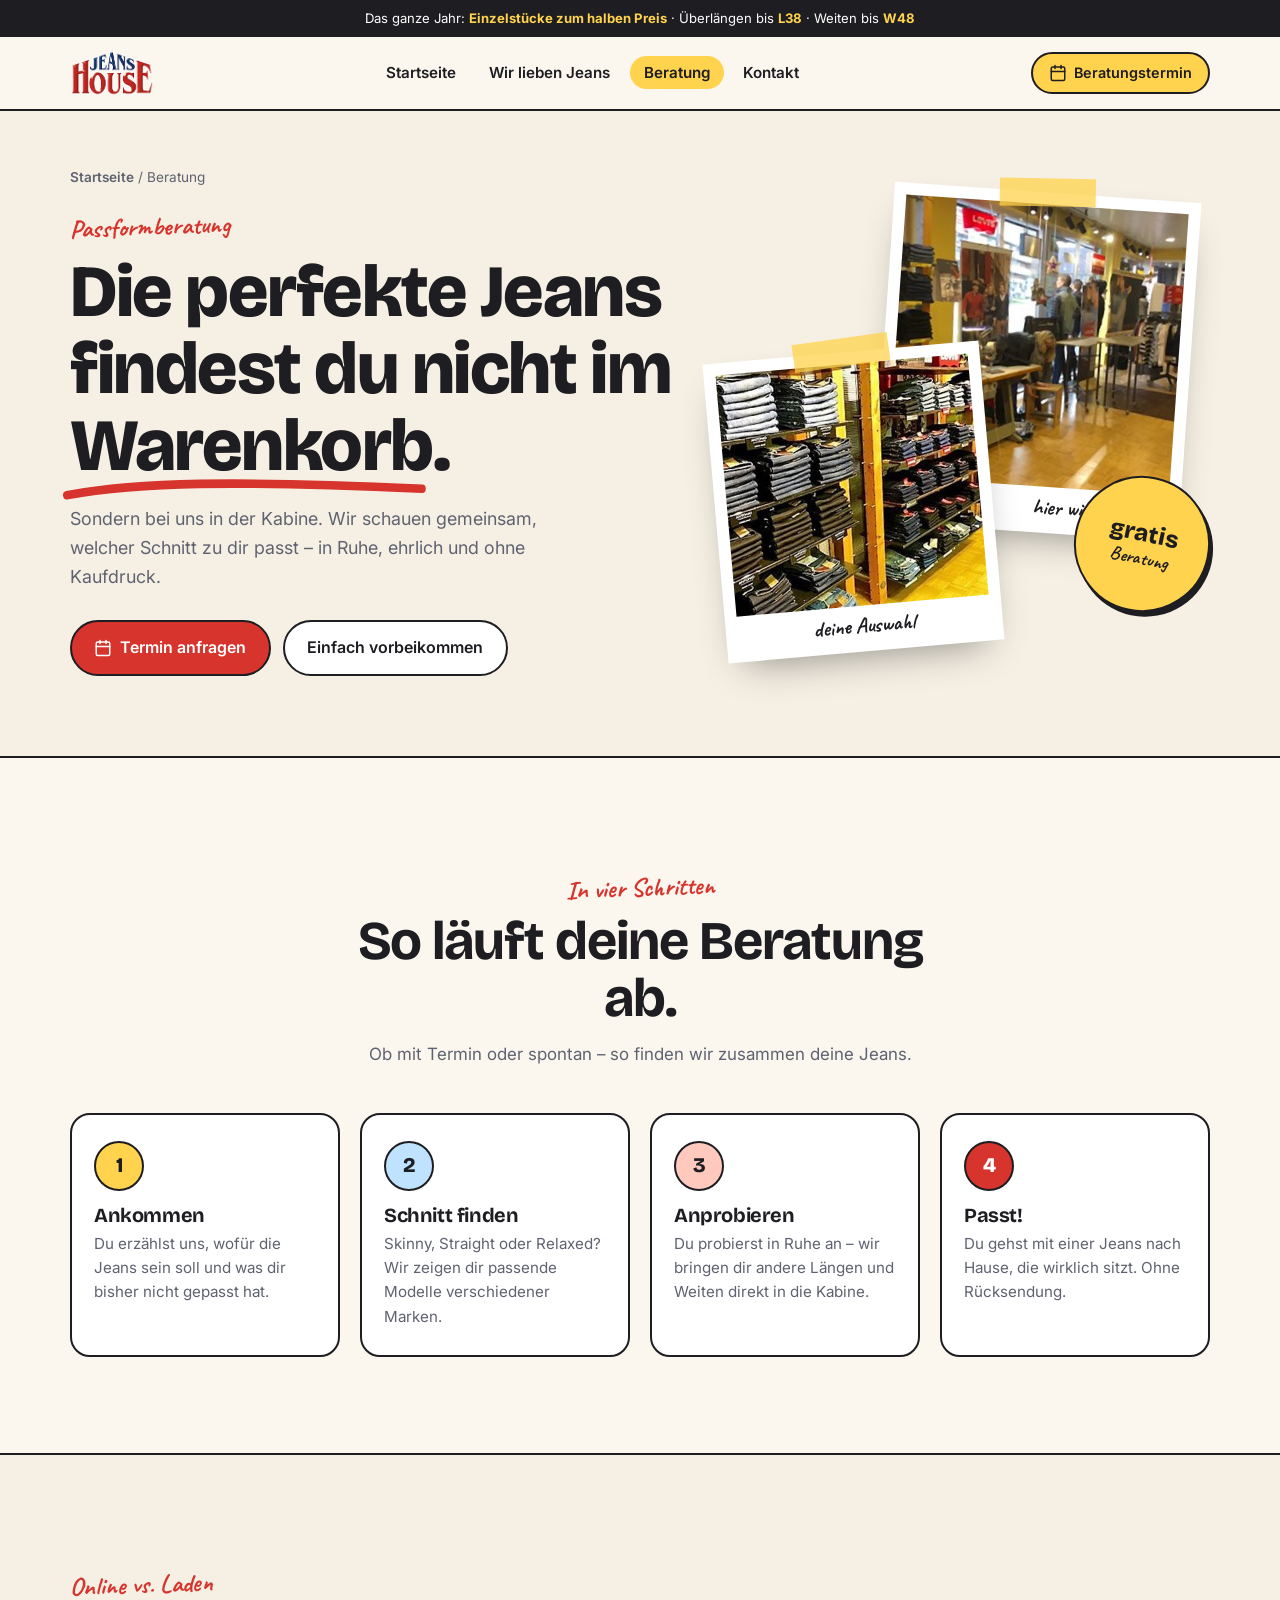
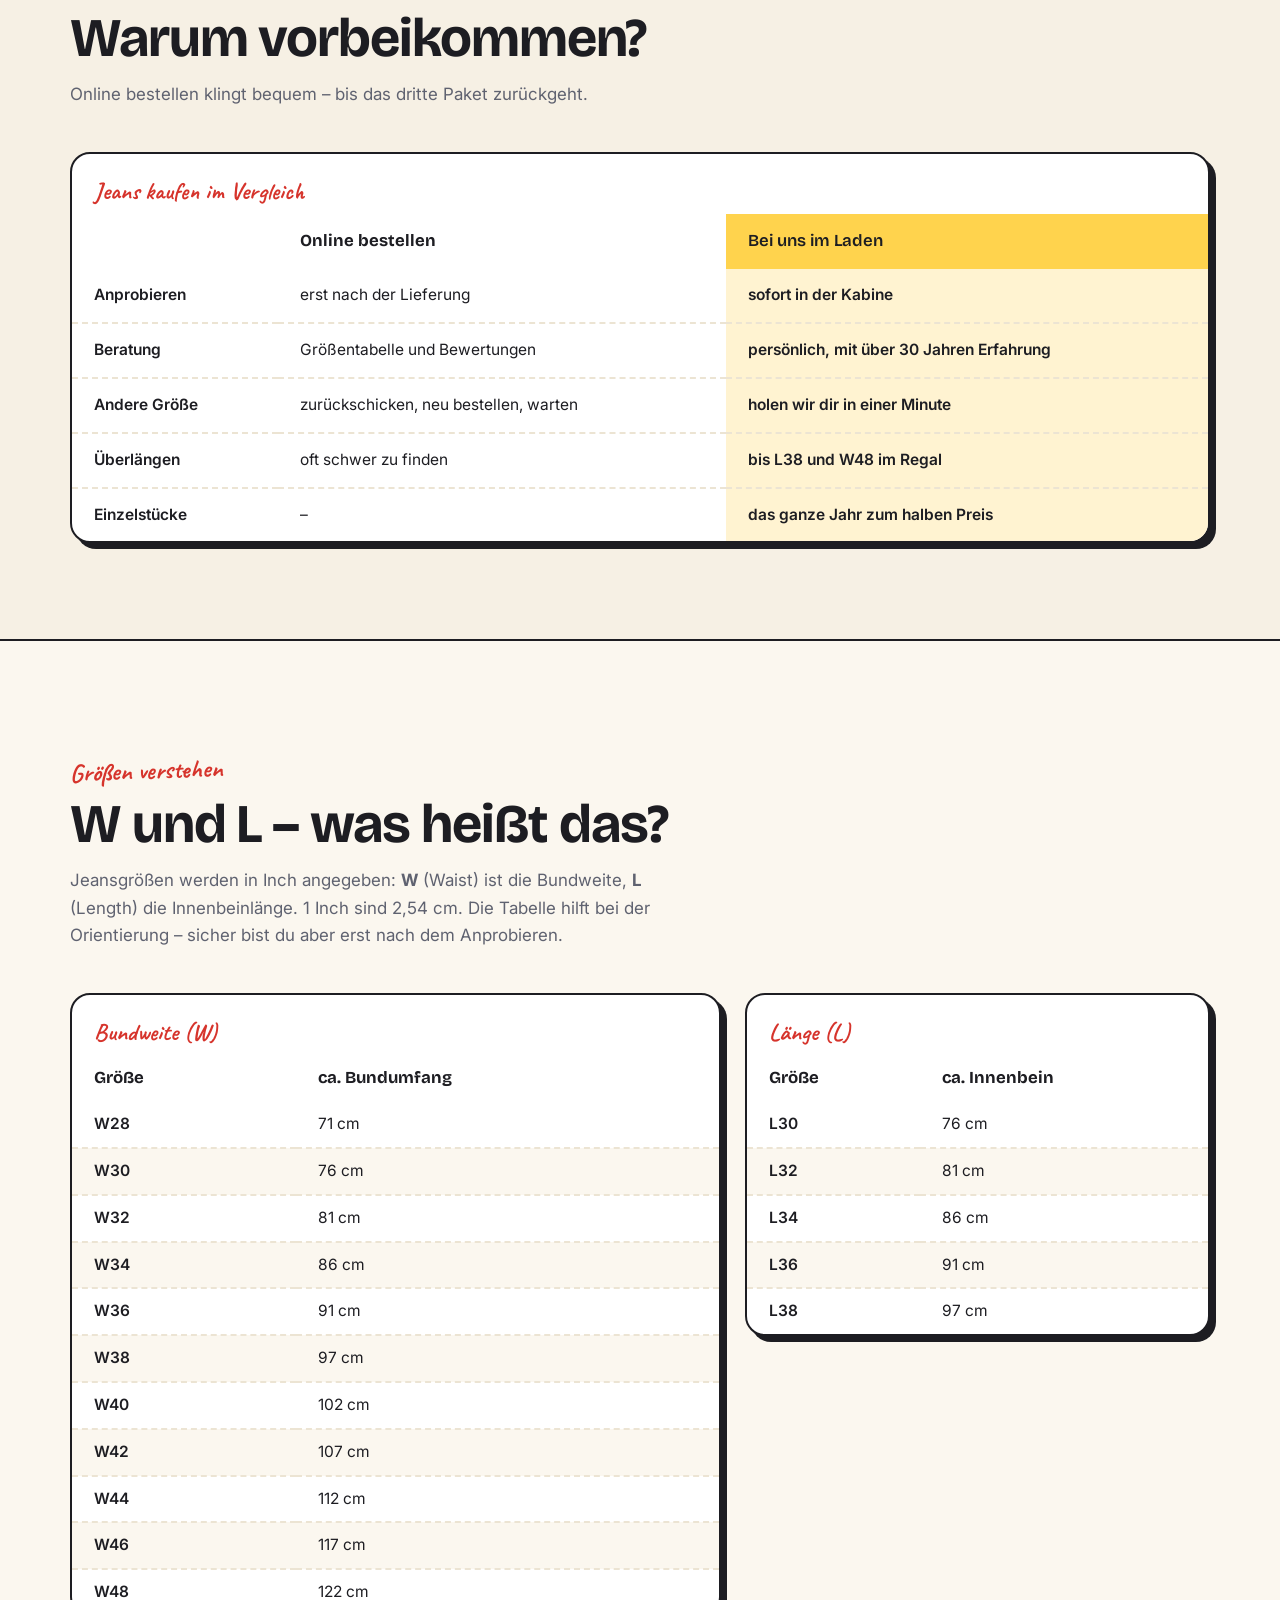
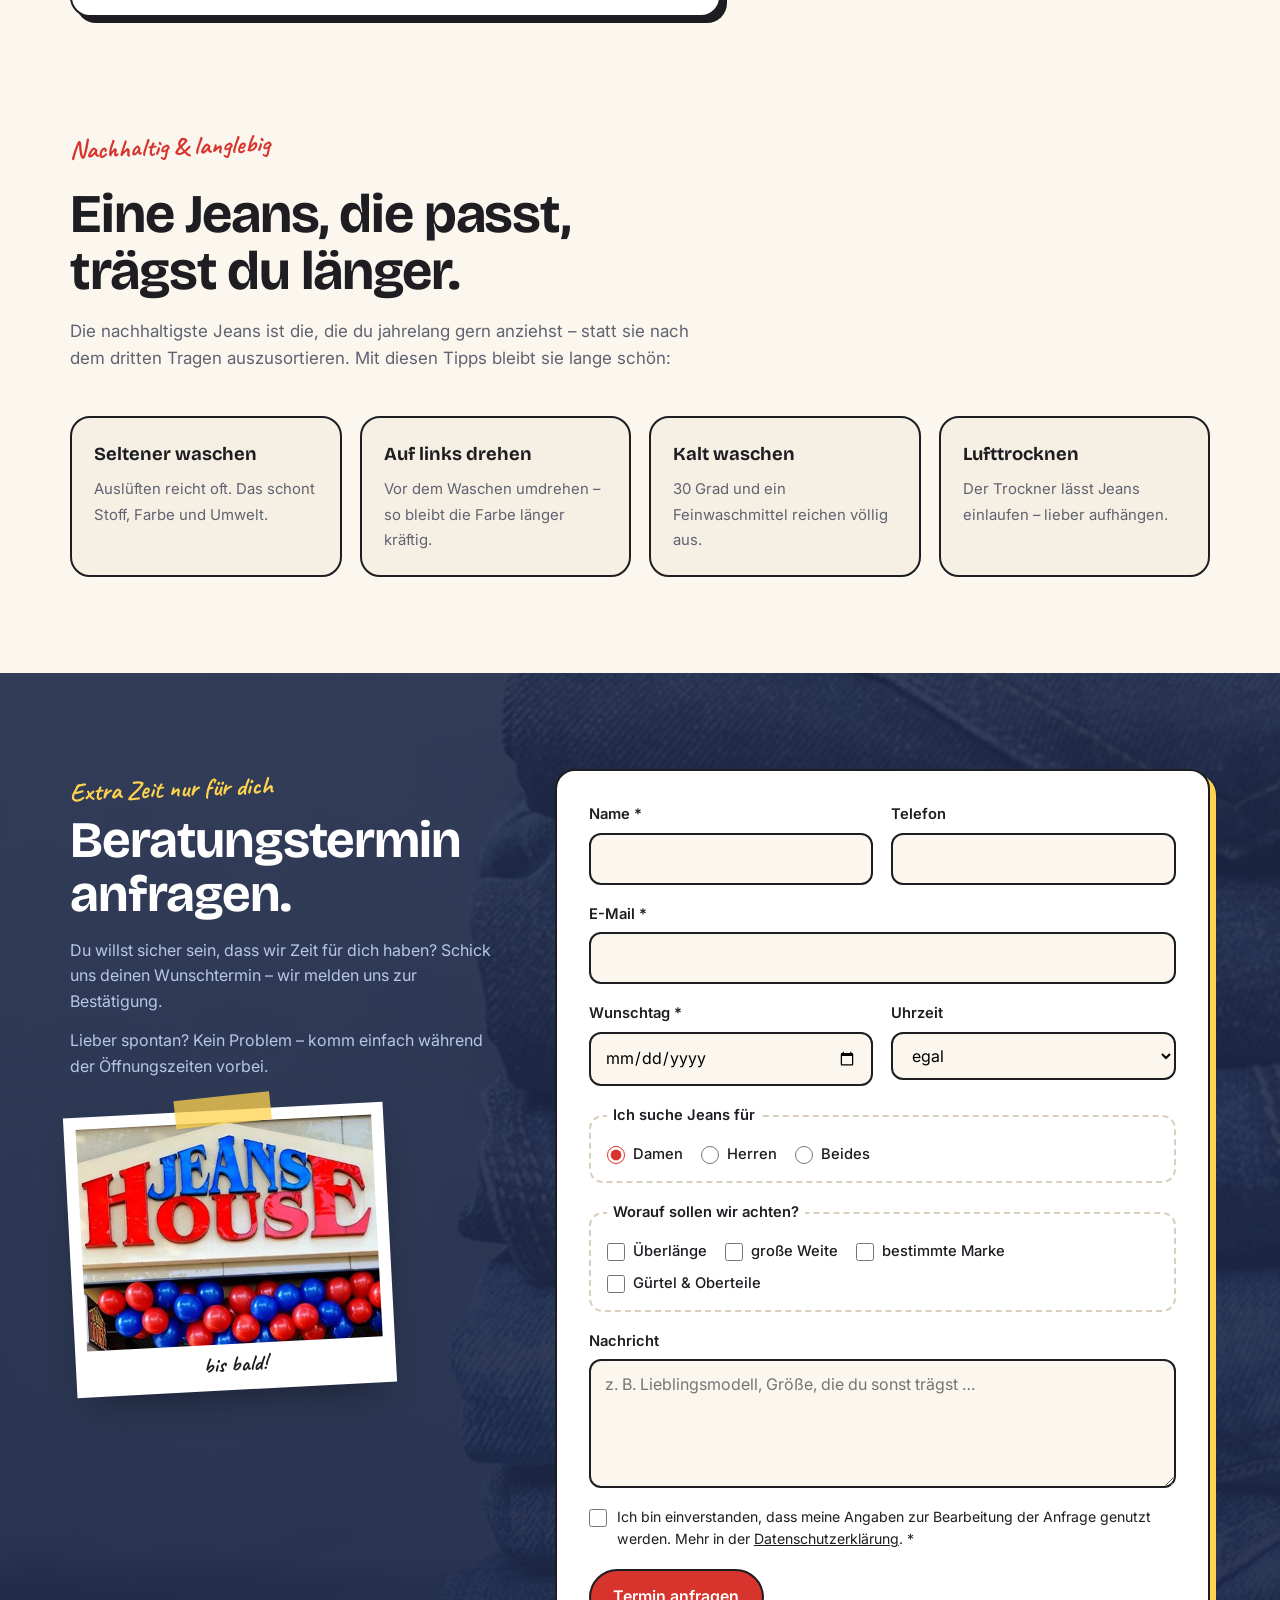
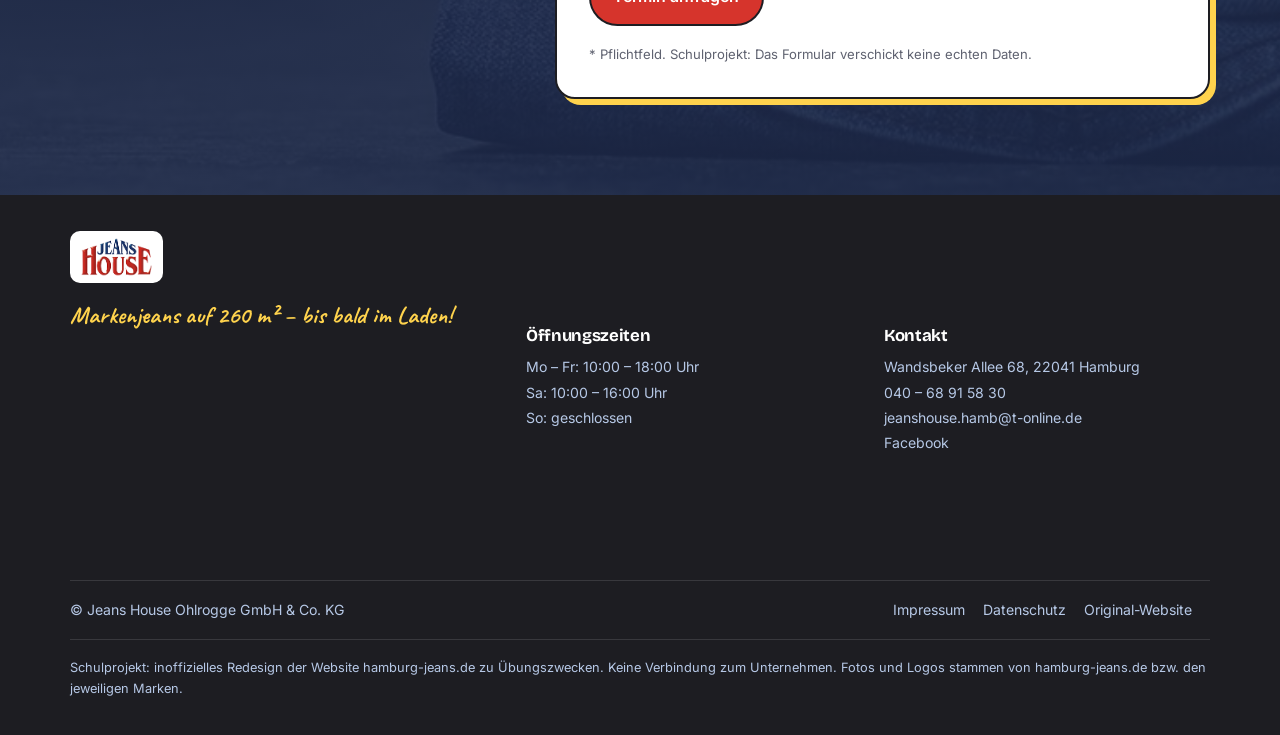
==== beratung.html @ 326e83bf "Add files via upload" ====
<!DOCTYPE html>
<html lang="de">
<head>
<meta charset="utf-8">
<meta name="viewport" content="width=device-width, initial-scale=1">
<title>Beratung – Jeans House Hamburg</title>
<meta name="description" content="Persönliche Passformberatung bei Jeans House in Hamburg-Wandsbek: Ablauf, Größentabelle, Pflegetipps und Beratungstermin.">
<meta name="author" content="Schulprojekt – Redesign von hamburg-jeans.de">
<link rel="icon" href="img/favicon.png">
<link rel="preconnect" href="https://fonts.googleapis.com">
<link rel="preconnect" href="https://fonts.gstatic.com" crossorigin>
<link href="https://fonts.googleapis.com/css2?family=Bricolage+Grotesque:opsz,wght@12..96,600;12..96,800&amp;family=Caveat:wght@600;700&amp;family=Inter:wght@400;500;600&amp;display=swap" rel="stylesheet">
<link rel="stylesheet" href="style.css">
</head>
<body>

<p class="topbar">Das ganze Jahr: <b>Einzelstücke zum halben Preis</b> · Überlängen bis <b>L38</b> · Weiten bis <b>W48</b></p>

<header>
  <nav class="wrap nav" aria-label="Hauptnavigation">
    <a href="index.html" class="logo"><img src="img/logo.png" alt="Jeans House – zur Startseite" width="84" height="46"></a>
    <button class="menu-btn" type="button" aria-label="Menü öffnen" aria-expanded="false" aria-controls="menu"><svg viewBox="0 0 24 24" fill="none" stroke="currentColor" stroke-width="2.4" stroke-linecap="round" aria-hidden="true"><path d="M4 7h16M4 12h16M4 17h16"/></svg></button>
    <ul id="menu">
      <li><a href="index.html">Startseite</a></li>
      <li><a href="wir-lieben-jeans.html">Wir lieben Jeans</a></li>
      <li><a href="beratung.html" aria-current="page">Beratung</a></li>
      <li><a href="kontakt.html">Kontakt</a></li>
    </ul>
    <a href="beratung.html#termin" class="btn btn-yellow"><svg viewBox="0 0 24 24" fill="none" stroke="currentColor" stroke-width="2" stroke-linecap="round" stroke-linejoin="round" aria-hidden="true"><rect x="3" y="4" width="18" height="18" rx="2"/><path d="M16 2v4M8 2v4M3 10h18"/></svg>Beratungstermin</a>
  </nav>
</header>

<main>
  <section class="page-hero">
    <div class="wrap hero-grid">
      <div>
        <p class="crumbs"><a href="index.html">Startseite</a> / Beratung</p>
        <p class="hand kicker">Passformberatung</p>
        <h1>Die perfekte Jeans findest du nicht im <span class="scribble">Warenkorb<svg viewBox="0 0 200 12" preserveAspectRatio="none" aria-hidden="true"><path d="M2 8c40-6 90-7 196-3" fill="none" stroke="currentColor" stroke-width="4" stroke-linecap="round"/></svg></span>.</h1>
        <p class="lead">Sondern bei uns in der Kabine. Wir schauen gemeinsam, welcher Schnitt zu dir passt – in Ruhe, ehrlich und ohne Kaufdruck.</p>
        <div class="hero-actions">
          <a href="#termin" class="btn btn-red"><svg viewBox="0 0 24 24" fill="none" stroke="currentColor" stroke-width="2" stroke-linecap="round" stroke-linejoin="round" aria-hidden="true"><rect x="3" y="4" width="18" height="18" rx="2"/><path d="M16 2v4M8 2v4M3 10h18"/></svg>Termin anfragen</a>
          <a href="kontakt.html" class="btn btn-light">Einfach vorbeikommen</a>
        </div>
      </div>
      <div class="collage">
        <figure class="polaroid p1"><img src="img/laden-innen.jpg" alt="Beratungstisch und Jeansregale im Laden"><figcaption>hier wird beraten</figcaption></figure>
        <figure class="polaroid p2"><img src="img/regale.jpg" alt="Regale voller Jeans"><figcaption>deine Auswahl</figcaption></figure>
        <p class="sticker size"><span>gratis<small>Beratung</small></span></p>
      </div>
    </div>
  </section>

  <section id="ablauf">
    <div class="wrap">
      <div class="section-head center">
        <p class="hand">In vier Schritten</p>
        <h2>So läuft deine Beratung ab.</h2>
        <p>Ob mit Termin oder spontan – so finden wir zusammen deine Jeans.</p>
      </div>
      <ol class="steps">
        <li><h3>Ankommen</h3><p>Du erzählst uns, wofür die Jeans sein soll und was dir bisher nicht gepasst hat.</p></li>
        <li><h3>Schnitt finden</h3><p>Skinny, Straight oder Relaxed? Wir zeigen dir passende Modelle verschiedener Marken.</p></li>
        <li><h3>Anprobieren</h3><p>Du probierst in Ruhe an – wir bringen dir andere Längen und Weiten direkt in die Kabine.</p></li>
        <li><h3>Passt!</h3><p>Du gehst mit einer Jeans nach Hause, die wirklich sitzt. Ohne Rücksendung.</p></li>
      </ol>
    </div>
  </section>

  <section class="wall" id="vergleich">
    <div class="wrap">
      <div class="section-head">
        <p class="hand">Online vs. Laden</p>
        <h2>Warum vorbeikommen?</h2>
        <p>Online bestellen klingt bequem – bis das dritte Paket zurückgeht.</p>
      </div>
      <div class="table-wrap">
        <table class="tbl">
          <caption>Jeans kaufen im Vergleich</caption>
          <thead>
            <tr><th scope="col">&nbsp;</th><th scope="col">Online bestellen</th><th scope="col" class="us">Bei uns im Laden</th></tr>
          </thead>
          <tbody>
            <tr><th scope="row">Anprobieren</th><td>erst nach der Lieferung</td><td class="us">sofort in der Kabine</td></tr>
            <tr><th scope="row">Beratung</th><td>Größentabelle und Bewertungen</td><td class="us">persönlich, mit über 30 Jahren Erfahrung</td></tr>
            <tr><th scope="row">Andere Größe</th><td>zurückschicken, neu bestellen, warten</td><td class="us">holen wir dir in einer Minute</td></tr>
            <tr><th scope="row">Überlängen</th><td>oft schwer zu finden</td><td class="us">bis L38 und W48 im Regal</td></tr>
            <tr><th scope="row">Einzelstücke</th><td>–</td><td class="us">das ganze Jahr zum halben Preis</td></tr>
          </tbody>
        </table>
      </div>
    </div>
  </section>

  <section id="groessen">
    <div class="wrap">
      <div class="section-head">
        <p class="hand">Größen verstehen</p>
        <h2>W und L – was heißt das?</h2>
        <p>Jeansgrößen werden in Inch angegeben: <strong>W</strong> (Waist) ist die Bundweite, <strong>L</strong> (Length) die Innenbeinlänge. 1 Inch sind 2,54 cm. Die Tabelle hilft bei der Orientierung – sicher bist du aber erst nach dem Anprobieren.</p>
      </div>
      <div class="size-tables">
        <div class="table-wrap">
          <table class="tbl">
            <caption>Bundweite (W)</caption>
            <thead><tr><th scope="col">Größe</th><th scope="col">ca. Bundumfang</th></tr></thead>
            <tbody>
              <tr><th scope="row">W28</th><td>71 cm</td></tr>
              <tr><th scope="row">W30</th><td>76 cm</td></tr>
              <tr><th scope="row">W32</th><td>81 cm</td></tr>
              <tr><th scope="row">W34</th><td>86 cm</td></tr>
              <tr><th scope="row">W36</th><td>91 cm</td></tr>
              <tr><th scope="row">W38</th><td>97 cm</td></tr>
              <tr><th scope="row">W40</th><td>102 cm</td></tr>
              <tr><th scope="row">W42</th><td>107 cm</td></tr>
              <tr><th scope="row">W44</th><td>112 cm</td></tr>
              <tr><th scope="row">W46</th><td>117 cm</td></tr>
              <tr><th scope="row">W48</th><td>122 cm</td></tr>
            </tbody>
          </table>
        </div>
        <div class="table-wrap">
          <table class="tbl">
            <caption>Länge (L)</caption>
            <thead><tr><th scope="col">Größe</th><th scope="col">ca. Innenbein</th></tr></thead>
            <tbody>
              <tr><th scope="row">L30</th><td>76 cm</td></tr>
              <tr><th scope="row">L32</th><td>81 cm</td></tr>
              <tr><th scope="row">L34</th><td>86 cm</td></tr>
              <tr><th scope="row">L36</th><td>91 cm</td></tr>
              <tr><th scope="row">L38</th><td>97 cm</td></tr>
            </tbody>
          </table>
        </div>
      </div>
    </div>
  </section>

  <section id="nachhaltigkeit" class="fit" style="padding-top:0">
    <div class="wrap">
      <div class="section-head">
        <p class="hand">Nachhaltig &amp; langlebig</p>
        <h2>Eine Jeans, die passt, trägst du länger.</h2>
        <p>Die nachhaltigste Jeans ist die, die du jahrelang gern anziehst – statt sie nach dem dritten Tragen auszusortieren. Mit diesen Tipps bleibt sie lange schön:</p>
      </div>
      <ul class="care">
        <li><strong>Seltener waschen</strong><span>Auslüften reicht oft. Das schont Stoff, Farbe und Umwelt.</span></li>
        <li><strong>Auf links drehen</strong><span>Vor dem Waschen umdrehen – so bleibt die Farbe länger kräftig.</span></li>
        <li><strong>Kalt waschen</strong><span>30 Grad und ein Feinwaschmittel reichen völlig aus.</span></li>
        <li><strong>Lufttrocknen</strong><span>Der Trockner lässt Jeans einlaufen – lieber aufhängen.</span></li>
      </ul>
    </div>
  </section>

  <section id="termin" class="visit">
    <div class="wrap form-grid">
      <div class="form-side">
        <p class="hand kicker">Extra Zeit nur für dich</p>
        <h2>Beratungstermin anfragen.</h2>
        <p style="color:var(--sky)">Du willst sicher sein, dass wir Zeit für dich haben? Schick uns deinen Wunschtermin – wir melden uns zur Bestätigung.</p>
        <p style="color:var(--sky)">Lieber spontan? Kein Problem – komm einfach während der Öffnungszeiten vorbei.</p>
        <figure class="polaroid"><img src="img/schild.jpg" alt="Jeans House Schild" loading="lazy"><figcaption>bis bald!</figcaption></figure>
      </div>
      <div class="form-card">
        <form action="danke.html" method="get">
          <div class="field">
            <label for="name">Name *</label>
            <input type="text" id="name" name="name" autocomplete="name" required>
          </div>
          <div class="field">
            <label for="telefon">Telefon</label>
            <input type="tel" id="telefon" name="telefon" autocomplete="tel">
          </div>
          <div class="field full">
            <label for="email">E-Mail *</label>
            <input type="email" id="email" name="email" autocomplete="email" required>
          </div>
          <div class="field">
            <label for="datum">Wunschtag *</label>
            <input type="date" id="datum" name="datum" required>
          </div>
          <div class="field">
            <label for="uhrzeit">Uhrzeit</label>
            <select id="uhrzeit" name="uhrzeit">
              <option>egal</option>
              <option>10 – 12 Uhr</option>
              <option>12 – 14 Uhr</option>
              <option>14 – 16 Uhr</option>
              <option>16 – 18 Uhr (nicht samstags)</option>
            </select>
          </div>
          <fieldset>
            <legend>Ich suche Jeans für</legend>
            <div class="options">
              <label><input type="radio" name="fuer" value="damen" checked> Damen</label>
              <label><input type="radio" name="fuer" value="herren"> Herren</label>
              <label><input type="radio" name="fuer" value="beides"> Beides</label>
            </div>
          </fieldset>
          <fieldset>
            <legend>Worauf sollen wir achten?</legend>
            <div class="options">
              <label><input type="checkbox" name="wunsch" value="ueberlaenge"> Überlänge</label>
              <label><input type="checkbox" name="wunsch" value="weite"> große Weite</label>
              <label><input type="checkbox" name="wunsch" value="marke"> bestimmte Marke</label>
              <label><input type="checkbox" name="wunsch" value="guertel"> Gürtel &amp; Oberteile</label>
            </div>
          </fieldset>
          <div class="field full">
            <label for="nachricht">Nachricht</label>
            <textarea id="nachricht" name="nachricht" rows="4" placeholder="z. B. Lieblingsmodell, Größe, die du sonst trägst …"></textarea>
          </div>
          <label class="consent full"><input type="checkbox" name="datenschutz" required> <span>Ich bin einverstanden, dass meine Angaben zur Bearbeitung der Anfrage genutzt werden. Mehr in der <a href="datenschutz.html">Datenschutzerklärung</a>. *</span></label>
          <div class="full hero-actions">
            <button type="submit" class="btn btn-red">Termin anfragen</button>
          </div>
          <p class="form-note full">* Pflichtfeld. Schulprojekt: Das Formular verschickt keine echten Daten.</p>
        </form>
      </div>
    </div>
  </section>
</main>

<footer>
  <div class="wrap">
    <div class="foot-grid">
      <div>
        <a href="index.html" class="foot-logo"><img src="img/logo.png" alt="Jeans House" width="73" height="40"></a>
        <p class="hand" style="color:var(--yellow);font-size:1.5rem;line-height:1.2">Markenjeans auf 260 m² – bis bald im Laden!</p>
      </div>
      <section>
        <h2 class="foot-h">Öffnungszeiten</h2>
        <p>Mo – Fr: 10:00 – 18:00 Uhr<br>Sa: 10:00 – 16:00 Uhr<br>So: geschlossen</p>
      </section>
      <section>
        <h2 class="foot-h">Kontakt</h2>
        <address>
          <ul>
            <li>Wandsbeker Allee 68, 22041 Hamburg</li>
            <li><a href="tel:+494068915830">040 – 68 91 58 30</a></li>
            <li><a href="mailto:jeanshouse.hamb@t-online.de">jeanshouse.hamb@t-online.de</a></li>
            <li><a href="https://www.facebook.com/hamburgjeans/" target="_blank" rel="noopener">Facebook</a></li>
          </ul>
        </address>
      </section>
    </div>
    <div class="foot-bottom">
      <span>© Jeans House Ohlrogge GmbH &amp; Co. KG</span>
      <nav aria-label="Rechtliches"><a href="impressum.html">Impressum</a><a href="datenschutz.html">Datenschutz</a><a href="https://www.hamburg-jeans.de/" target="_blank" rel="noopener">Original-Website</a></nav>
    </div>
    <p class="disclaimer">Schulprojekt: inoffizielles Redesign der Website hamburg-jeans.de zu Übungszwecken. Keine Verbindung zum Unternehmen. Fotos und Logos stammen von hamburg-jeans.de bzw. den jeweiligen Marken.</p>
  </div>
</footer>

<script src="main.js"></script>
</body>
</html>
---- style.css ----
:root{
  --indigo:#1c2847; --denim:#3a5a92; --sky:#b6c8e6;
  --cream:#f6f0e4; --paper:#fbf7ef; --ink:#1d1d22; --muted:#5f6270;
  --red:#d6342c; --yellow:#ffd34d; --stitch:#d9933f;
  --radius:20px; --max:1180px;
}
*{box-sizing:border-box;margin:0;padding:0}
html{scroll-behavior:smooth}
body{font-family:Inter,system-ui,sans-serif;background:var(--paper);color:var(--ink);line-height:1.6;-webkit-font-smoothing:antialiased}
img,svg{display:block;max-width:100%}
a{color:inherit}
h1,h2,h3{font-family:"Bricolage Grotesque",Inter,sans-serif;line-height:1.05;letter-spacing:-.02em}
.wrap{max-width:var(--max);margin:0 auto;padding:0 20px}
.hand{font-family:Caveat,cursive;font-weight:700;letter-spacing:0}
.btn{display:inline-flex;align-items:center;gap:.5em;padding:.85em 1.4em;border-radius:999px;font-weight:600;text-decoration:none;transition:transform .15s,box-shadow .15s;border:2px solid var(--ink)}
.btn:hover{transform:translate(-2px,-2px);box-shadow:4px 4px 0 var(--ink)}
.btn-red{background:var(--red);color:#fff}
.btn-light{background:#fff;color:var(--ink)}
.btn-yellow{background:var(--yellow);color:var(--ink)}

/* scribble underline */
.scribble{position:relative;white-space:nowrap}
.scribble svg{position:absolute;left:-2%;bottom:-.18em;width:104%;height:.35em;color:var(--red)}

/* top bar */
.topbar{background:var(--ink);color:#fff;font-size:.82rem;text-align:center;padding:8px 16px}
.topbar b{color:var(--yellow)}

/* header */
header{position:sticky;top:0;z-index:50;background:rgba(251,247,239,.92);backdrop-filter:blur(10px);border-bottom:2px solid var(--ink)}
.nav{display:flex;align-items:center;justify-content:space-between;height:72px}
.logo img{height:46px;width:auto}
.nav ul{display:flex;gap:6px;list-style:none}
.nav ul a{text-decoration:none;font-weight:600;font-size:.95rem;padding:.45em .9em;border-radius:999px;transition:background .15s}
.nav ul a:hover{background:var(--yellow)}
.nav .btn{padding:.55em 1.1em;font-size:.9rem}
.menu-btn{display:none;background:none;border:0;font-size:1.7rem;cursor:pointer;color:var(--ink)}

/* hero */
.hero{padding:64px 0 90px;position:relative}
.hero-grid{display:grid;grid-template-columns:1.05fr .95fr;gap:40px;align-items:center}
.hero .hand.kicker{font-size:1.7rem;color:var(--red);transform:rotate(-2deg);display:inline-block}
.hero h1{font-size:clamp(2.7rem,6.4vw,5.1rem);font-weight:800;margin:6px 0 20px}
.hero p.lead{font-size:1.15rem;max-width:36ch;color:var(--muted);margin-bottom:30px}
.hero-actions{display:flex;flex-wrap:wrap;gap:12px}
.collage{position:relative;height:520px}
.polaroid{position:absolute;background:#fff;padding:12px 12px 46px;box-shadow:0 18px 40px -18px rgba(0,0,0,.45);transform:rotate(var(--r,0deg));transition:transform .3s}
.polaroid:hover{transform:rotate(0deg) scale(1.03);z-index:5}
.polaroid img{width:100%;height:100%;object-fit:cover}
.polaroid figcaption{position:absolute;left:0;right:0;bottom:8px;text-align:center;font-family:Caveat;font-weight:700;font-size:1.35rem;color:var(--ink)}
.polaroid::before{content:"";position:absolute;top:-14px;left:50%;width:96px;height:28px;margin-left:-48px;background:rgba(255,211,77,.75);transform:rotate(-3deg)}
.collage .p1{width:62%;height:340px;top:0;right:4%;--r:4deg}
.collage .p2{width:56%;height:300px;bottom:0;left:0;--r:-5deg}
.sticker{position:absolute;display:grid;place-items:center;text-align:center;border-radius:50%;font-family:"Bricolage Grotesque";font-weight:800;line-height:1;border:2px solid var(--ink);box-shadow:4px 4px 0 var(--ink)}
.sticker.size{width:136px;height:136px;background:var(--yellow);right:0;bottom:40px;transform:rotate(12deg);font-size:1.5rem;z-index:6}
.sticker.size small{display:block;font-family:Caveat;font-size:1.15rem;font-weight:700;margin-top:4px}
.sticker.years{width:104px;height:104px;background:var(--red);color:#fff;top:20px;left:6%;transform:rotate(-10deg);font-size:1.7rem;z-index:6}
.sticker.years small{display:block;font-family:Inter;font-size:.68rem;font-weight:600;letter-spacing:.06em;text-transform:uppercase;margin-top:2px}

/* ticker */
.ticker-wrap{overflow:hidden;padding:18px 0}
.ticker{background:var(--red);color:#fff;border-block:2px solid var(--ink);transform:rotate(-1.5deg);margin:0 -20px;overflow:hidden;white-space:nowrap}
.ticker-track{display:inline-flex;animation:scroll 32s linear infinite;padding:14px 0}
.ticker span{font-family:"Bricolage Grotesque";font-weight:800;font-size:1.5rem;padding:0 22px}
.ticker span.star{color:var(--yellow);padding:0}
@keyframes scroll{to{transform:translateX(-50%)}}

/* sections */
section{padding:96px 0}
.section-head{max-width:640px;margin-bottom:44px}
.section-head .hand{font-size:1.6rem;color:var(--red);display:inline-block;transform:rotate(-2deg)}
.section-head h2{font-size:clamp(2.1rem,4.6vw,3.4rem);margin-top:4px}
.section-head p{color:var(--muted);margin-top:14px;font-size:1.06rem}
.center{text-align:center;margin-left:auto;margin-right:auto}

/* cuts */
.cuts{display:grid;grid-template-columns:repeat(5,1fr);gap:16px}
.cut{background:#fff;border:2px solid var(--ink);border-radius:var(--radius);padding:22px 16px 18px;text-align:center;text-decoration:none;transition:transform .2s,box-shadow .2s,background .2s}
.cut:hover{transform:translate(-3px,-3px) rotate(-1deg);box-shadow:6px 6px 0 var(--ink);background:var(--cream)}
.cut svg{height:150px;width:auto;margin:0 auto 14px}
.cut h3{font-size:1.25rem}
.cut p{font-size:.85rem;color:var(--muted)}

/* gallery wall */
.wall{background:var(--cream);border-block:2px solid var(--ink)}
.wall-grid{display:grid;grid-template-columns:repeat(4,1fr);gap:30px 24px;align-items:start}
.wall .polaroid{position:relative;height:auto}
.wall .polaroid img{aspect-ratio:1/1;height:auto}
.wall .polaroid:nth-child(1){--r:-3deg}
.wall .polaroid:nth-child(2){--r:2deg;margin-top:30px}
.wall .polaroid:nth-child(3){--r:-1.5deg}
.wall .polaroid:nth-child(4){--r:3deg;margin-top:20px}

/* fit */
.fit-grid{display:grid;grid-template-columns:1fr 1fr;gap:56px;align-items:center}
.fit h2{font-size:clamp(2.1rem,4.6vw,3.4rem);margin:4px 0 18px}
.fit p{color:var(--muted);margin-bottom:14px;font-size:1.06rem}
.fit-visual{position:relative}
.fit-visual img{width:100%;aspect-ratio:4/5;object-fit:cover;object-position:78% center;border-radius:var(--radius);border:2px solid var(--ink)}
.hangtag{position:absolute;background:#fff3d1;border:2px solid var(--ink);padding:10px 18px 10px 30px;font-family:"Bricolage Grotesque";font-weight:800;font-size:1.6rem;clip-path:polygon(16px 0,100% 0,100% 100%,16px 100%,0 50%);transform:rotate(var(--r))}
.hangtag::before{content:"";position:absolute;left:12px;top:50%;width:9px;height:9px;margin-top:-4.5px;border-radius:50%;background:var(--paper);border:2px solid var(--ink)}
.hangtag small{display:block;font-family:Caveat;font-size:1.1rem;font-weight:700;line-height:1}
.hangtag.t1{left:-18px;top:16%;--r:-6deg}
.hangtag.t2{right:-14px;top:46%;--r:5deg}

/* brands */
.filters{display:flex;flex-wrap:wrap;gap:8px;margin-bottom:28px}
.chip{border:2px solid var(--ink);background:#fff;border-radius:999px;padding:.45em 1.1em;font:inherit;font-weight:600;font-size:.9rem;cursor:pointer;transition:.15s}
.chip:hover{background:var(--cream)}
.brands{display:grid;grid-template-columns:repeat(auto-fill,minmax(250px,1fr));gap:18px}
.brand{background:#fff;border:2px solid var(--ink);border-radius:var(--radius);padding:22px;transition:transform .2s,box-shadow .2s}
.brand:hover{transform:translate(-3px,-3px);box-shadow:6px 6px 0 var(--ink)}
.brand .logo-img{height:44px;width:auto;max-width:150px;object-fit:contain;margin-bottom:14px}
.brand .logo-img.dim{filter:brightness(.35)}
.brand h3{font-size:1.45rem;margin-bottom:12px}
.brand h3 small{font-family:Caveat;font-size:1.15rem;color:var(--red);font-weight:700;margin-left:6px}
.models{display:flex;flex-wrap:wrap;gap:6px 8px}
.models span{position:relative;background:#fff3d1;font-size:.82rem;font-weight:500;padding:.22em .7em .22em 1.25em;clip-path:polygon(9px 0,100% 0,100% 100%,9px 100%,0 50%)}
.models span::before{content:"";position:absolute;left:7px;top:50%;width:5px;height:5px;margin-top:-2.5px;border-radius:50%;background:#fff}

/* notes */
.notes{display:grid;grid-template-columns:repeat(3,1fr);gap:28px}
.note{background:var(--yellow);padding:30px 26px 34px;box-shadow:0 14px 26px -14px rgba(0,0,0,.4);transform:rotate(var(--r));position:relative}
.note:nth-child(1){--r:-2deg}
.note:nth-child(2){--r:1.5deg;background:#bfe3ff}
.note:nth-child(3){--r:-1deg;background:#ffc9bd}
.note::before{content:"";position:absolute;top:-10px;left:50%;width:18px;height:18px;margin-left:-9px;border-radius:50%;background:var(--red);border:2px solid var(--ink)}
.note h3{font-family:Caveat;font-size:2rem;font-weight:700;letter-spacing:0;margin-bottom:8px}
.note p{font-size:.98rem}

/* visit */
.visit{background:linear-gradient(rgba(28,40,71,.88),rgba(28,40,71,.92)),url(img/jeans-stapel.jpg) center/cover;color:#fff}
.visit .section-head p{color:var(--sky)}
.visit .section-head .hand{color:var(--yellow)}
.visit-grid{display:grid;grid-template-columns:1fr 1fr;gap:24px}
.card{background:#fff;color:var(--ink);border:2px solid var(--ink);border-radius:var(--radius);padding:30px;box-shadow:6px 6px 0 var(--yellow)}
.card h3{font-size:1.5rem;margin-bottom:16px}
.status{display:inline-flex;align-items:center;gap:.5em;font-weight:600;font-size:.9rem;padding:.35em .9em;border-radius:999px;margin-bottom:14px;border:2px solid currentColor}
.status.open{color:#1d7a3e;background:#e5f6ea}
.status.closed{color:#a3271e;background:#fbe8e5}
.status i{width:8px;height:8px;border-radius:50%;background:currentColor}
.hours{width:100%;border-collapse:collapse}
.hours td{padding:10px 0;border-bottom:2px dashed #ece4d3}
.hours tr:last-child td{border:0}
.hours td:last-child{text-align:right;font-weight:600}
.hours tr.today td{color:var(--red);font-weight:700}
.address{font-size:1.15rem;margin-bottom:6px}
.card .hand{font-size:1.4rem;color:var(--red);margin:14px 0 20px}
.map-link{display:block;border-radius:14px;overflow:hidden;border:2px solid var(--ink);margin-bottom:20px}
.map-link img{width:100%;height:160px;object-fit:cover}

footer{background:var(--ink);color:var(--sky);padding:36px 0;font-size:.88rem}
.foot{display:flex;flex-wrap:wrap;justify-content:space-between;gap:16px;align-items:center}
.foot a{text-decoration:none;margin-left:18px}
.foot a:hover{color:#fff}
.foot .hand{color:var(--yellow);font-size:1.4rem}
.disclaimer{margin-top:18px;padding-top:18px;border-top:1px solid rgba(255,255,255,.12);font-size:.8rem}


@media (max-width:980px){
  .cuts{grid-template-columns:repeat(3,1fr)}
  .wall-grid{grid-template-columns:repeat(2,1fr)}
}
@media (max-width:900px){
  .hero-grid,.fit-grid,.visit-grid{grid-template-columns:1fr}
  .notes{grid-template-columns:1fr;max-width:420px;margin:0 auto}
  section{padding:72px 0}
  .hero{padding:40px 0 70px}
  .collage{height:480px;max-width:480px;width:100%;margin:0 auto}
  .collage .p1{height:260px}.collage .p2{height:220px}
  .hangtag.t1{left:8px}.hangtag.t2{right:8px}
}
@media (max-width:760px){
  .menu-btn{display:block}
  .nav ul{display:none;position:absolute;top:72px;left:0;right:0;flex-direction:column;background:var(--paper);padding:10px 20px 20px;border-bottom:2px solid var(--ink)}
  .nav ul.open{display:flex}
  .nav ul a{display:block;padding:12px}
  .nav > .btn{display:none}
  .cuts{grid-template-columns:repeat(2,1fr)}
  .cut:last-child{grid-column:span 2}
  .sticker.size{width:112px;height:112px;font-size:1.25rem}
  .sticker.years{width:88px;height:88px;font-size:1.4rem}
  .wall-grid{gap:22px 16px}
  .wall .polaroid{padding:8px 8px 36px}
  .wall .polaroid figcaption{font-size:1.1rem}
  .foot a{margin:0 18px 0 0}
}

/* ---------- shared: nav state, icons ---------- */
.nav ul a[aria-current="page"]{background:var(--yellow)}
.menu-btn svg{width:28px;height:28px}
.btn svg{width:18px;height:18px;flex:none}
.ticker .star{display:inline-flex;align-items:center}
.ticker .star svg{width:22px;height:22px;color:var(--yellow)}
.topbar a{color:inherit}
button.btn{font:inherit;font-weight:600;cursor:pointer}
.collage .p1 figcaption{text-align:right;padding-right:18px}

/* ---------- footer ---------- */
.foot-grid{display:grid;grid-template-columns:1.3fr 1fr 1fr;gap:32px;padding-bottom:28px}
.foot-grid h4{font-family:"Bricolage Grotesque";color:#fff;font-size:1.05rem;margin-bottom:10px}
.foot-grid p,.foot-grid li{line-height:1.8}
.foot-grid ul{list-style:none}
.foot-grid a{text-decoration:none}
.foot-grid a:hover{color:#fff}
.foot-logo{background:#fff;display:inline-block;padding:6px 10px;border-radius:10px;margin-bottom:12px}
.foot-logo img{height:40px;width:auto}
.foot-bottom{display:flex;flex-wrap:wrap;justify-content:space-between;gap:12px;border-top:1px solid rgba(255,255,255,.12);padding-top:18px}
.foot-bottom nav a{text-decoration:none;margin-right:18px}
.foot-bottom nav a:hover{color:#fff}

/* ---------- subpage hero ---------- */
.page-hero{padding:56px 0 80px;background:var(--cream);border-bottom:2px solid var(--ink)}
.page-hero .hero-grid{grid-template-columns:1.1fr .9fr}
.page-hero h1{font-size:clamp(2.5rem,6vw,4.6rem);font-weight:800;margin:6px 0 20px}
.page-hero .lead{font-size:1.12rem;color:var(--muted);max-width:44ch;margin-bottom:28px}
.page-hero .collage{height:460px}
.crumbs{font-size:.85rem;color:var(--muted);margin-bottom:18px}
.crumbs a{text-decoration:none;font-weight:600}
.crumbs a:hover{color:var(--red)}

/* ---------- looks ---------- */
.looks{display:grid;grid-template-columns:repeat(3,1fr);gap:24px}
.look{background:#fff;border:2px solid var(--ink);border-radius:var(--radius);overflow:hidden;transition:transform .2s,box-shadow .2s}
.look:hover{transform:translate(-3px,-3px);box-shadow:6px 6px 0 var(--ink)}
.look figure{position:relative}
.look img{width:100%;aspect-ratio:4/5;object-fit:cover;border-bottom:2px solid var(--ink)}
.look .hangtag{left:14px;top:14px;font-size:1.25rem;--r:-4deg}
.look > div{padding:20px 22px 24px}
.look h3{font-size:1.45rem;margin-bottom:6px}
.look p{color:var(--muted);font-size:.95rem}

/* ---------- sale banner ---------- */
.sale{background:var(--yellow);border-block:2px solid var(--ink);padding:64px 0;position:relative;overflow:hidden}
.sale-grid{display:grid;grid-template-columns:auto 1fr auto;gap:40px;align-items:center}
.sale .sticker{position:static;width:150px;height:150px;background:var(--red);color:#fff;font-size:2.6rem;transform:rotate(-10deg)}
.sale h2{font-size:clamp(2rem,4.4vw,3.2rem)}
.sale p{font-size:1.08rem;margin-top:10px;max-width:46ch}
.sale .hand{font-size:1.6rem;color:var(--red);display:inline-block;transform:rotate(-2deg)}

/* ---------- wide photo banner ---------- */
.photo-banner{position:relative;border:2px solid var(--ink);border-radius:var(--radius);overflow:hidden;min-height:340px;display:flex;align-items:flex-end}
.photo-banner img{position:absolute;inset:0;width:100%;height:100%;object-fit:cover}
.photo-banner::after{content:"";position:absolute;inset:0;background:linear-gradient(90deg,rgba(28,40,71,.92) 0%,rgba(28,40,71,.55) 45%,transparent 75%)}
.photo-banner .txt{position:relative;z-index:1;color:#fff;padding:40px;max-width:560px}
.photo-banner .hand{font-size:1.6rem;color:var(--yellow)}
.photo-banner h2{font-size:clamp(1.8rem,3.8vw,2.8rem);margin:4px 0 12px}
.photo-banner p{color:#dfe6f3}

/* ---------- contact ---------- */
.contact-cards{display:grid;grid-template-columns:repeat(3,1fr);gap:20px}
.c-card{background:#fff;border:2px solid var(--ink);border-radius:var(--radius);padding:26px;text-decoration:none;display:block;transition:transform .2s,box-shadow .2s}
.c-card:hover{transform:translate(-3px,-3px);box-shadow:6px 6px 0 var(--ink)}
.c-card .ico{width:52px;height:52px;border-radius:50%;display:grid;place-items:center;border:2px solid var(--ink);margin-bottom:16px}
.c-card .ico svg{width:24px;height:24px}
.c-card:nth-child(1) .ico{background:var(--yellow)}
.c-card:nth-child(2) .ico{background:#bfe3ff}
.c-card:nth-child(3) .ico{background:#ffc9bd}
.c-card small{display:block;font-family:Caveat;font-size:1.3rem;font-weight:700;color:var(--red);line-height:1}
.c-card strong{display:block;font-family:"Bricolage Grotesque";font-size:1.25rem;margin-top:4px;word-break:break-word}
.c-card span{color:var(--muted);font-size:.9rem}
.map-box{position:relative;border:2px solid var(--ink);border-radius:var(--radius);overflow:hidden;min-height:380px;background:var(--cream);display:grid;place-items:center;text-align:center;box-shadow:6px 6px 0 var(--ink)}
.map-box iframe{position:absolute;inset:0;width:100%;height:100%;border:0}
.map-consent{padding:32px;max-width:440px}
.map-consent svg{width:56px;height:56px;margin:0 auto 12px;color:var(--red)}
.map-consent h3{font-size:1.5rem;margin-bottom:8px}
.map-consent p{color:var(--muted);font-size:.92rem;margin-bottom:18px}
.map-consent .hero-actions{justify-content:center}
.visit-light .card{box-shadow:6px 6px 0 var(--ink)}

/* ---------- legal pages ---------- */
.legal-grid{display:grid;grid-template-columns:260px 1fr;gap:48px;align-items:start}
.toc{position:sticky;top:96px;background:#fff;border:2px solid var(--ink);border-radius:var(--radius);padding:20px;font-size:.88rem;max-height:calc(100vh - 120px);overflow:auto}
.toc h4{font-family:Caveat;font-size:1.4rem;color:var(--red);margin-bottom:8px}
.toc ol{list-style:none;display:grid;gap:4px}
.toc a{text-decoration:none;display:block;padding:4px 8px;border-radius:8px}
.toc a:hover{background:var(--yellow)}
.prose{max-width:760px}
.prose h2{font-size:1.9rem;margin:44px 0 14px;padding-top:12px;scroll-margin-top:96px}
.prose h2:first-child{margin-top:0}
.prose h3{font-size:1.3rem;margin:28px 0 8px}
.prose h4{font-size:1.05rem;margin:20px 0 6px;font-family:Inter;font-weight:600;letter-spacing:0}
.prose p{margin-bottom:12px;color:#33343b;overflow-wrap:anywhere}
.prose a{color:var(--denim)}
.info-cards{display:grid;grid-template-columns:repeat(2,1fr);gap:20px;max-width:900px}
.info-cards .card{box-shadow:6px 6px 0 var(--yellow)}
.info-cards .card p{line-height:1.8}
.info-cards .card a{color:var(--denim)}
.note-school{margin-top:28px;max-width:900px;background:#fff3d1;border:2px dashed var(--ink);border-radius:var(--radius);padding:20px 24px;font-size:.92rem}

@media (max-width:900px){
  .page-hero .hero-grid{grid-template-columns:1fr}
  .looks{grid-template-columns:1fr;max-width:440px;margin:0 auto}
  .sale-grid{grid-template-columns:1fr;text-align:center;justify-items:center}
  .sale p{margin-left:auto;margin-right:auto}
  .contact-cards{grid-template-columns:1fr}
  .legal-grid{grid-template-columns:1fr}
  .toc{position:static;max-height:none}
  .info-cards{grid-template-columns:1fr}
  .foot-grid{grid-template-columns:1fr}
  .photo-banner .txt{padding:28px}
  .photo-banner::after{background:linear-gradient(0deg,rgba(28,40,71,.95) 10%,rgba(28,40,71,.4) 70%,transparent)}
}

/* ---------- accessibility helpers ---------- */
.sr-only{position:absolute;width:1px;height:1px;padding:0;margin:-1px;overflow:hidden;clip:rect(0,0,0,0);white-space:nowrap;border:0}
@media (prefers-reduced-motion:reduce){.ticker-track{animation:none}html{scroll-behavior:auto}}

/* ---------- brand filter: pure CSS with radio buttons ---------- */
.filter-radio{position:absolute;opacity:0;pointer-events:none}
.filter-radio:focus-visible + .chip{outline:3px solid var(--red);outline-offset:2px}
.filter-radio:checked + .chip{background:var(--ink);color:#fff}
#f-jeans:checked ~ .brands .brand:not(.t-jeans),
#f-chinos:checked ~ .brands .brand:not(.t-chinos),
#f-tops:checked ~ .brands .brand:not(.t-tops),
#f-acc:checked ~ .brands .brand:not(.t-acc){display:none}
.brand-filter{display:flex;flex-wrap:wrap;gap:8px}
.brand-filter .brands{flex-basis:100%;margin-top:20px}
.brand .t{font-size:.72rem;font-weight:600;letter-spacing:.1em;text-transform:uppercase;color:var(--denim);display:block;margin-bottom:2px}

/* ---------- steps ---------- */
.steps{display:grid;grid-template-columns:repeat(4,1fr);gap:20px;list-style:none;counter-reset:step}
.steps li{background:#fff;border:2px solid var(--ink);border-radius:var(--radius);padding:26px 22px;position:relative;counter-increment:step}
.steps li::before{content:counter(step);display:grid;place-items:center;width:46px;height:46px;border-radius:50%;background:var(--yellow);border:2px solid var(--ink);font-family:"Bricolage Grotesque";font-weight:800;font-size:1.3rem;margin-bottom:14px}
.steps li:nth-child(2)::before{background:#bfe3ff}
.steps li:nth-child(3)::before{background:#ffc9bd}
.steps li:nth-child(4)::before{background:var(--red);color:#fff}
.steps h3{font-size:1.25rem;margin-bottom:6px}
.steps p{color:var(--muted);font-size:.95rem}

/* ---------- tables ---------- */
.table-wrap{overflow-x:auto;border:2px solid var(--ink);border-radius:var(--radius);background:#fff;box-shadow:6px 6px 0 var(--ink)}
.tbl{width:100%;border-collapse:collapse;font-size:.97rem}
.tbl caption{text-align:left;padding:18px 22px 4px;font-family:Caveat;font-size:1.5rem;font-weight:700;color:var(--red)}
.tbl th,.tbl td{padding:14px 22px;text-align:left;border-bottom:2px dashed #ece4d3}
.tbl thead th{font-family:"Bricolage Grotesque";font-size:1.05rem;border-bottom:2px solid var(--ink)}
.tbl tbody th{font-weight:600}
.tbl tr:last-child th,.tbl tr:last-child td{border-bottom:0}
.tbl .us{background:#fff3d1;font-weight:600}
.tbl thead .us{background:var(--yellow)}
.size-tables{display:grid;grid-template-columns:1.4fr 1fr;gap:24px;align-items:start}
.size-tables .tbl td,.size-tables .tbl th{padding:10px 22px}
.size-tables .tbl tbody tr:nth-child(even){background:var(--paper)}

/* ---------- care tips ---------- */
.care{display:grid;grid-template-columns:repeat(4,1fr);gap:18px;list-style:none}
.care li{background:var(--cream);border:2px solid var(--ink);border-radius:var(--radius);padding:22px}
.care strong{display:block;font-family:"Bricolage Grotesque";font-size:1.15rem;margin-bottom:6px}
.care span{color:var(--muted);font-size:.93rem}

/* ---------- form ---------- */
.form-grid{display:grid;grid-template-columns:.8fr 1.2fr;gap:48px;align-items:start}
.form-card{background:#fff;border:2px solid var(--ink);border-radius:var(--radius);padding:32px;box-shadow:6px 6px 0 var(--yellow);color:var(--ink)}
.form-card form{display:grid;grid-template-columns:1fr 1fr;gap:18px}
.field{display:flex;flex-direction:column;gap:6px}
.field.full,.form-card fieldset,.form-card .full{grid-column:1/-1}
.form-card label,.form-card legend{font-weight:600;font-size:.92rem}
.form-card input[type=text],.form-card input[type=email],.form-card input[type=tel],.form-card input[type=date],.form-card select,.form-card textarea{font:inherit;padding:.7em .9em;border:2px solid var(--ink);border-radius:12px;background:var(--paper);width:100%}
.form-card input:focus,.form-card select:focus,.form-card textarea:focus{outline:3px solid var(--yellow);outline-offset:1px}
.form-card textarea{resize:vertical;min-height:110px}
.form-card fieldset{border:2px dashed #d9cfbb;border-radius:14px;padding:12px 16px 14px}
.form-card legend{padding:0 6px}
.options{display:flex;flex-wrap:wrap;gap:8px 18px;margin-top:4px}
.options label{display:flex;align-items:center;gap:8px;font-weight:500}
.form-card input[type=radio],.form-card input[type=checkbox]{width:18px;height:18px;accent-color:var(--red)}
.consent{display:flex;gap:10px;align-items:flex-start;font-weight:400!important;font-size:.88rem!important}
.consent input{margin-top:3px;flex:none}
.form-note{font-size:.82rem;color:var(--muted)}
.form-side .hand{font-size:1.6rem;color:var(--red);display:inline-block;transform:rotate(-2deg)}
.form-side h2{font-size:clamp(2.1rem,4.6vw,3.2rem);margin:4px 0 16px}
.form-side p{color:var(--muted);margin-bottom:14px}
.form-side .polaroid{position:relative;max-width:320px;margin-top:30px;--r:-3deg}
.form-side .polaroid img{aspect-ratio:4/3}

/* ---------- philosophy ---------- */
.philo{display:grid;grid-template-columns:1fr 1fr;gap:56px;align-items:center}
.philo img{width:100%;aspect-ratio:1/1;object-fit:cover;border:2px solid var(--ink);border-radius:var(--radius);box-shadow:8px 8px 0 var(--red)}
.philo dl{display:grid;gap:22px;margin-top:8px}
.philo dt{font-family:"Bricolage Grotesque";font-weight:800;font-size:1.35rem}
.philo dd{color:var(--muted)}

@media (max-width:980px){
  .steps,.care{grid-template-columns:repeat(2,1fr)}
}
@media (max-width:900px){
  .size-tables,.form-grid,.philo{grid-template-columns:1fr}
}
@media (max-width:560px){
  .steps,.care{grid-template-columns:1fr}
  .form-card{padding:22px}
  .form-card form{grid-template-columns:1fr}
  .tbl th,.tbl td{padding:12px 14px}
}

/* ---------- markup helpers ---------- */
address{font-style:normal}
p.hand.kicker{font-size:1.6rem;color:var(--red);display:inline-block;transform:rotate(-2deg);margin:0}
.hero p.hand.kicker{font-size:1.7rem}
.visit p.hand.kicker,.photo-banner p.hand.kicker{color:var(--yellow)}
.foot-h{font-family:"Bricolage Grotesque";color:#fff;font-size:1.05rem;margin-bottom:10px}
.toc-h{font-family:Caveat;font-weight:700;font-size:1.4rem;color:var(--red);margin-bottom:8px}
.models{list-style:none}
.models li{position:relative;background:#fff3d1;font-size:.82rem;font-weight:500;padding:.22em .7em .22em 1.25em;clip-path:polygon(9px 0,100% 0,100% 100%,9px 100%,0 50%)}
.models li::before{content:"";position:absolute;left:7px;top:50%;width:5px;height:5px;margin-top:-2.5px;border-radius:50%;background:#fff}
.brand h3 small{font-family:Caveat;font-size:1.15rem;color:var(--red);font-weight:700}
.page-hero .status{margin-top:4px}
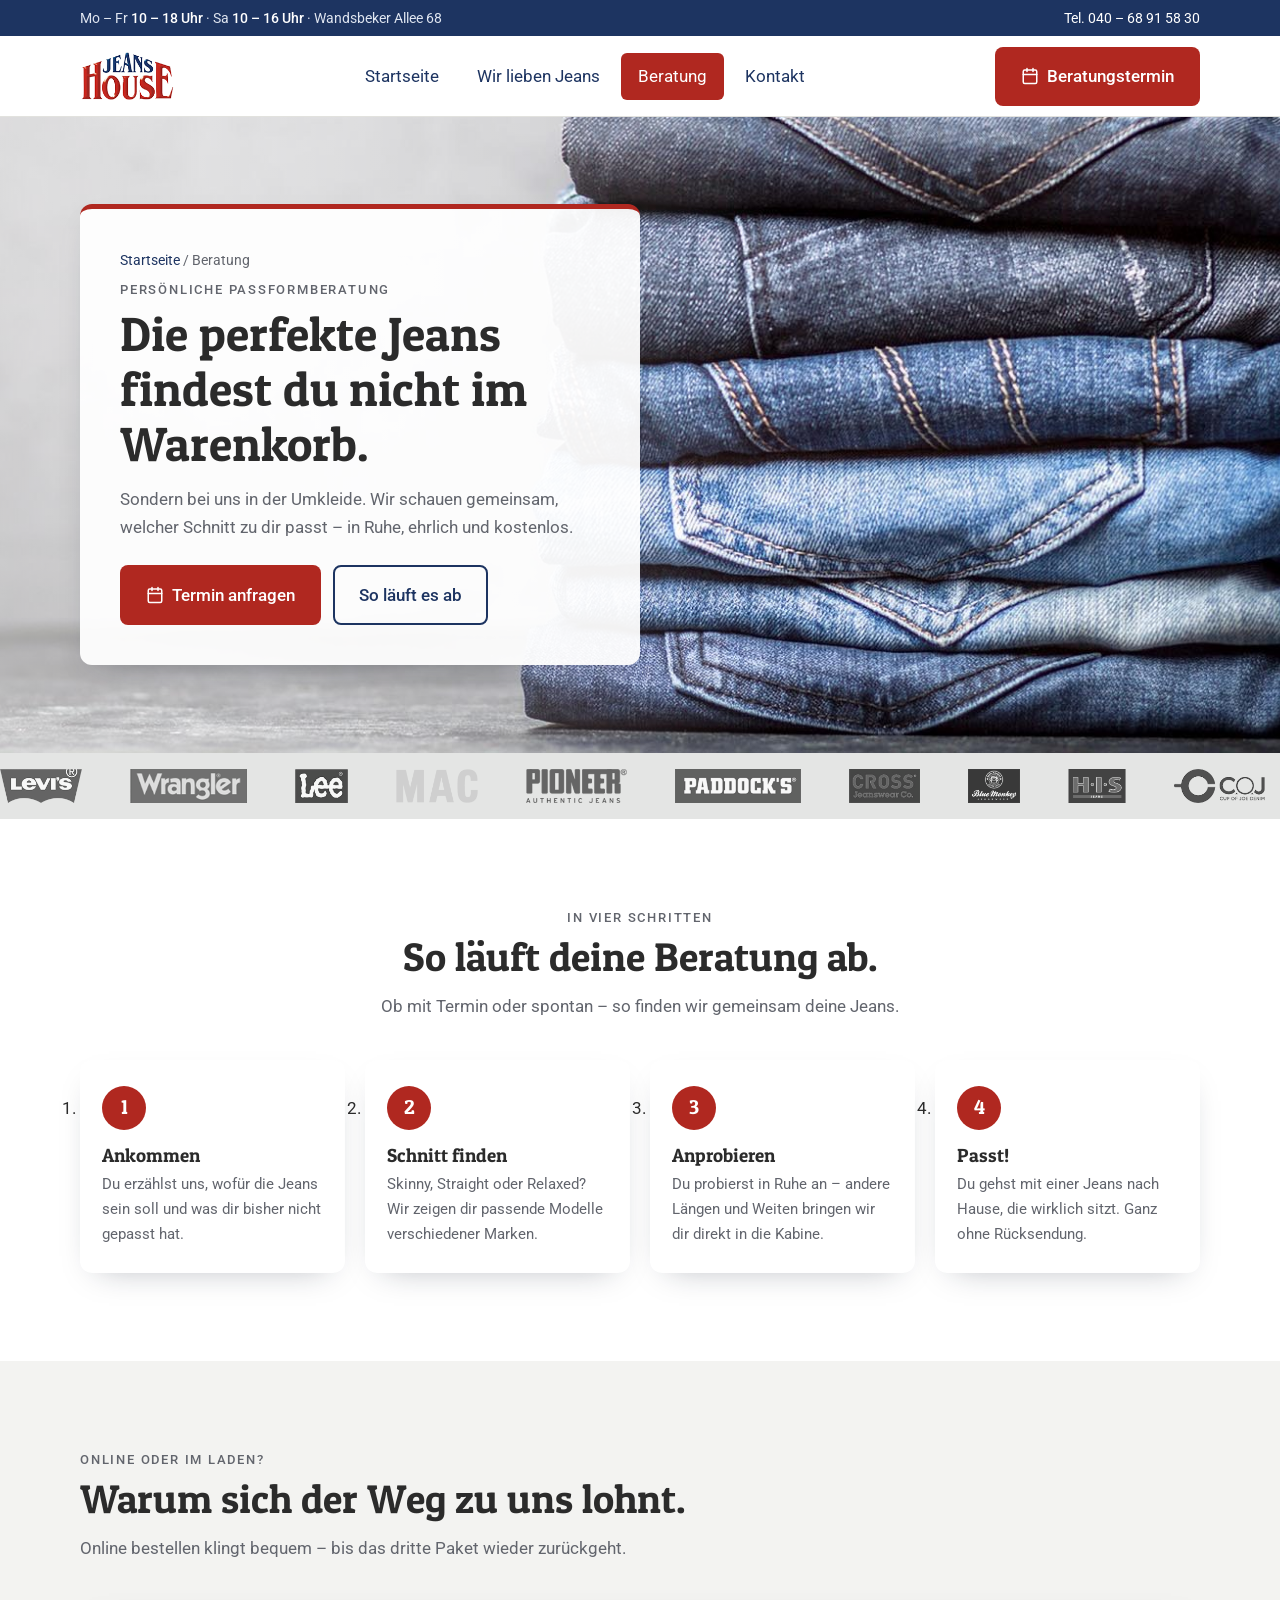
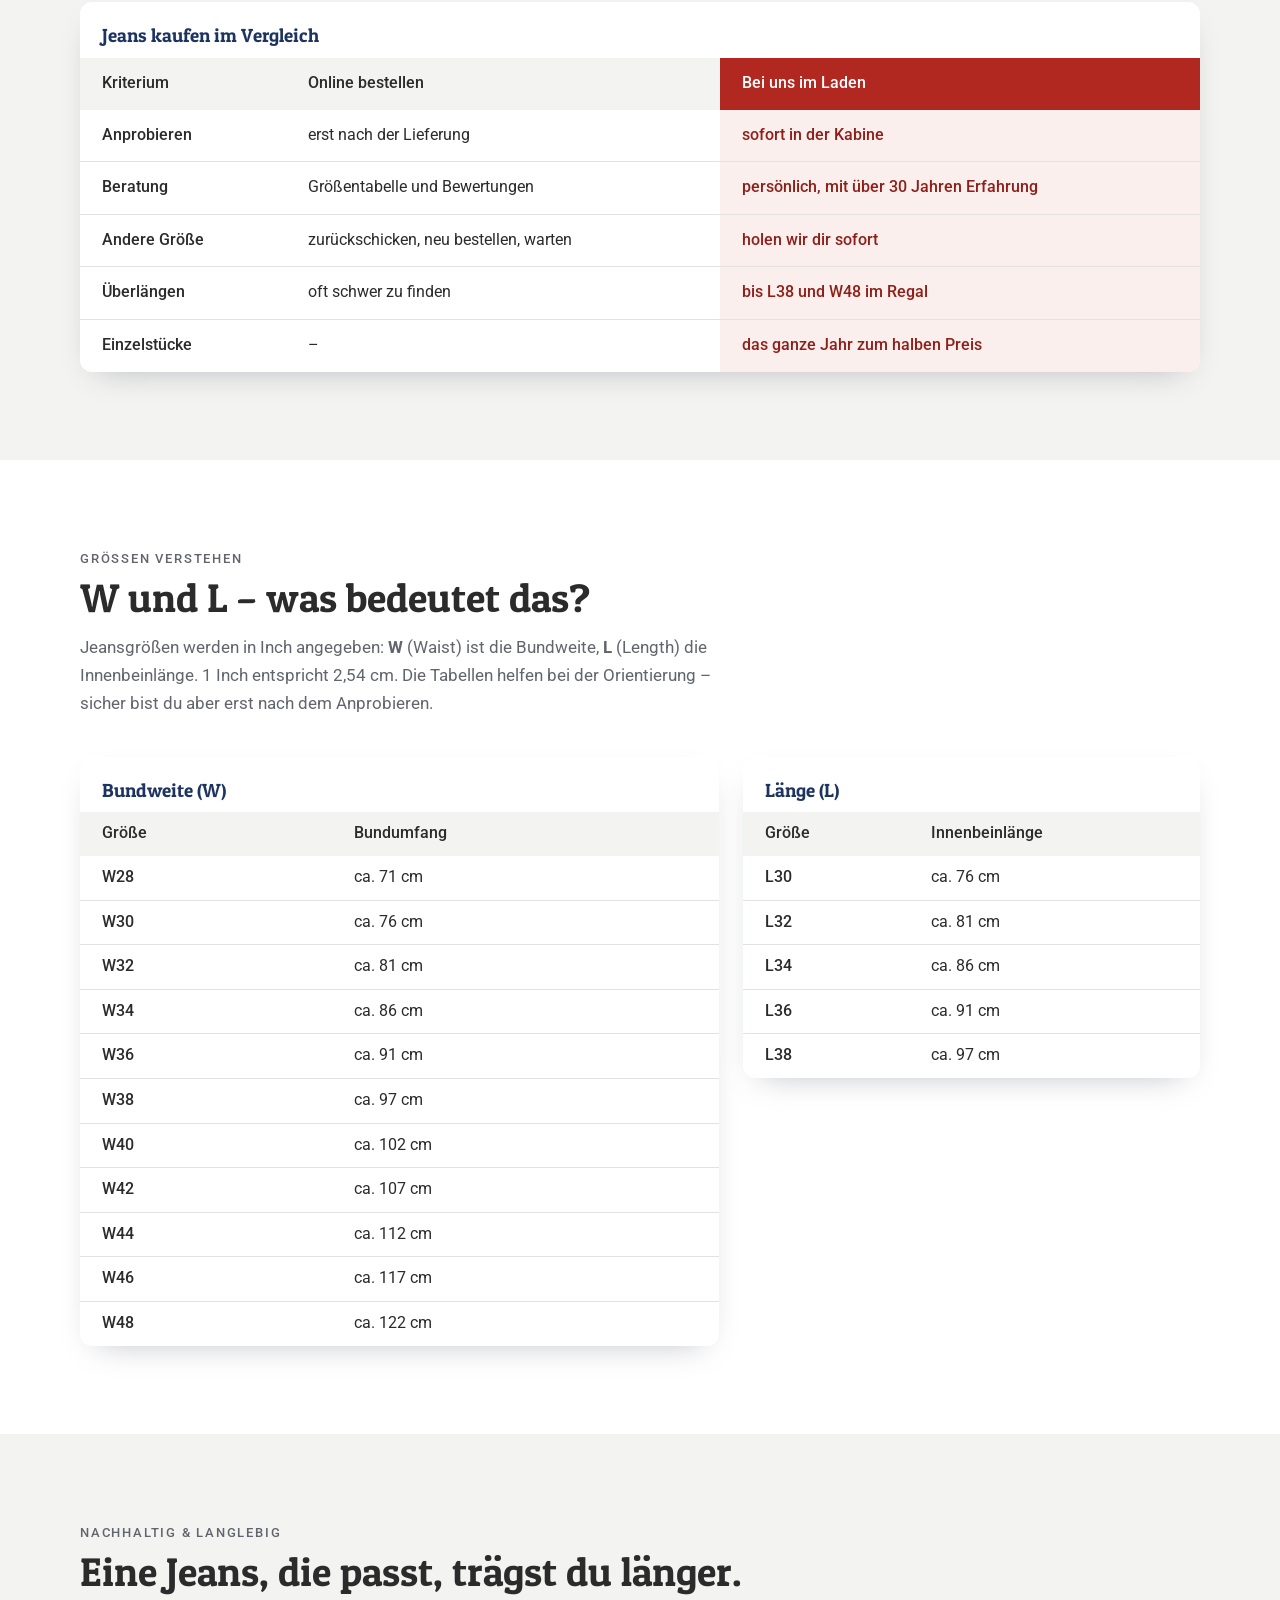
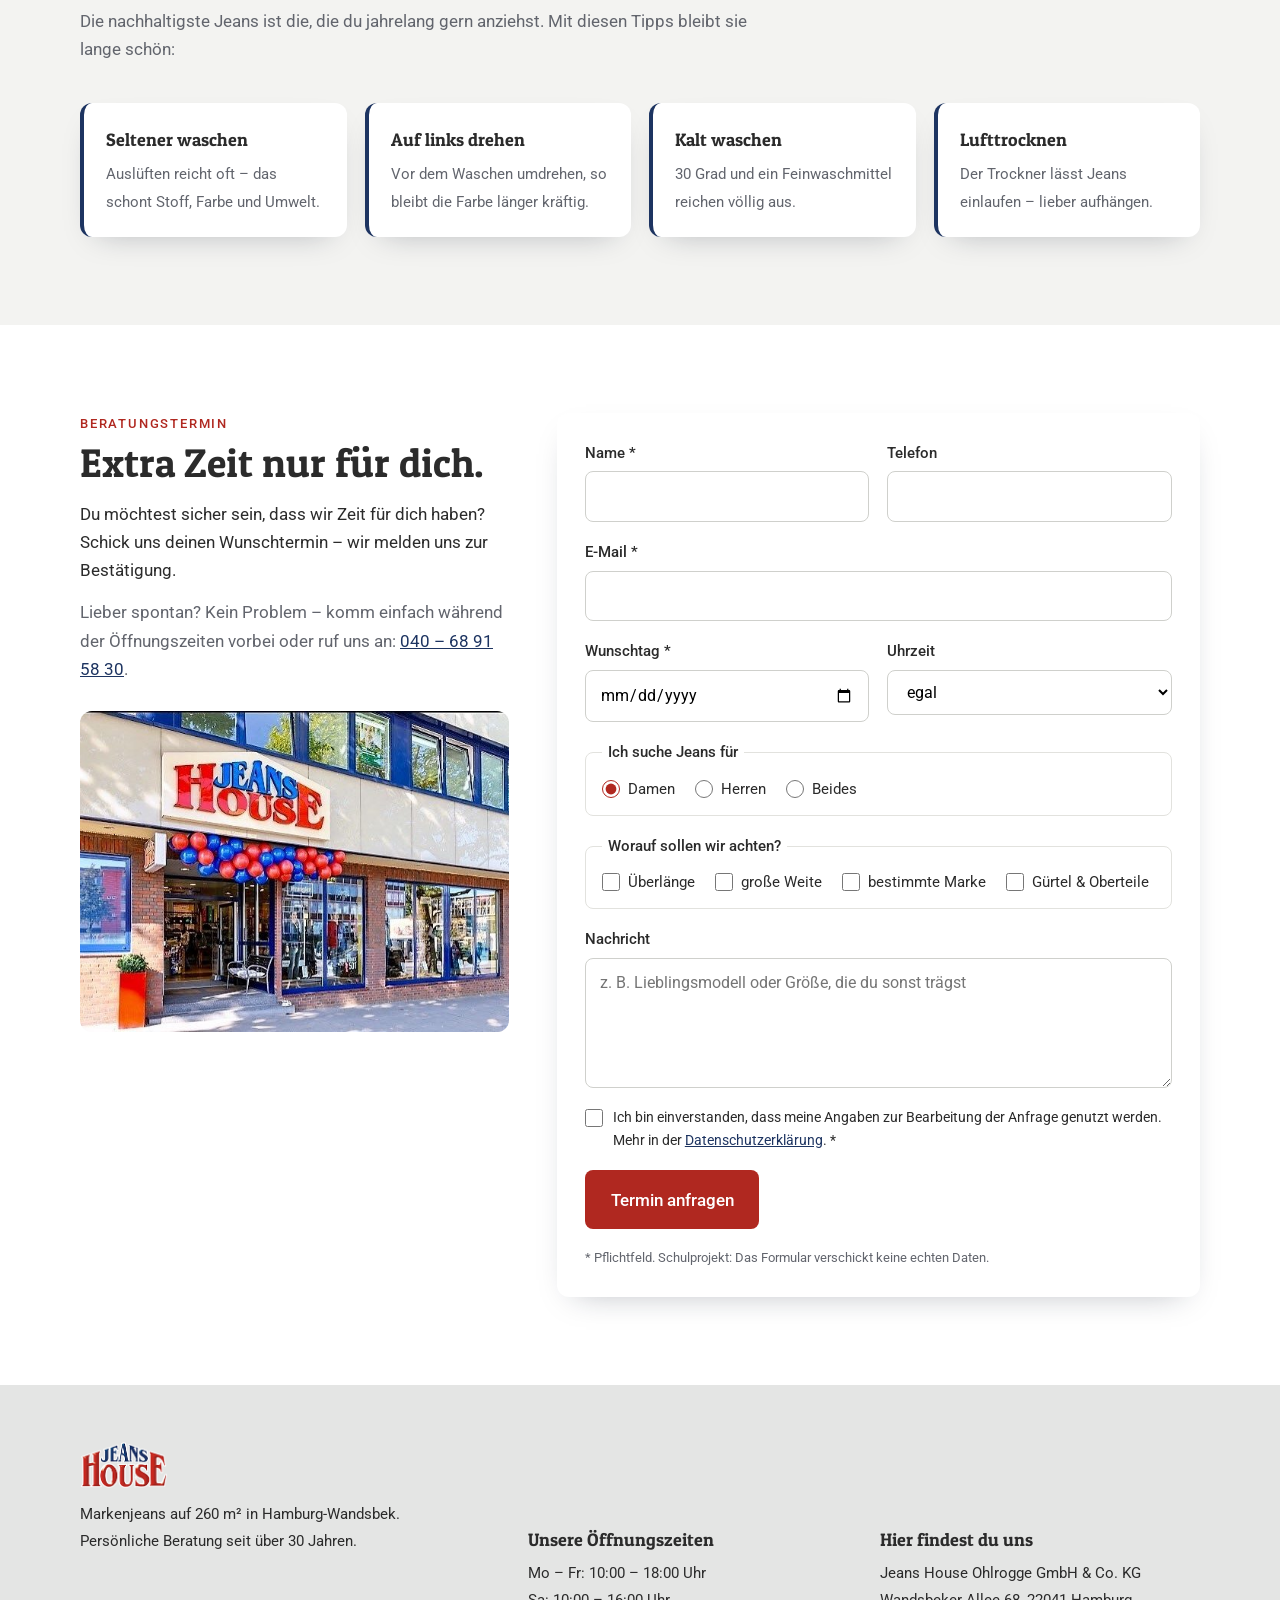
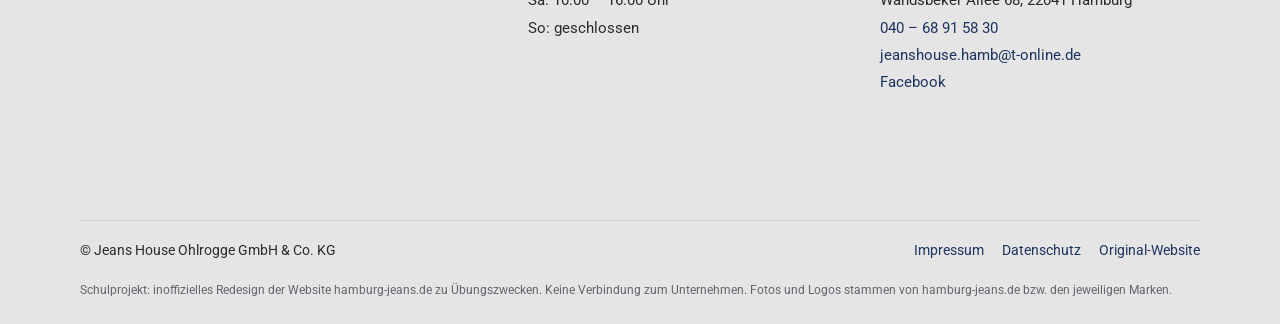
==== commit f8299b5f: "Add files via upload" ====
--- a/beratung.html
+++ b/beratung.html
@@ -9,81 +9,81 @@
 <link rel="icon" href="img/favicon.png">
 <link rel="preconnect" href="https://fonts.googleapis.com">
 <link rel="preconnect" href="https://fonts.gstatic.com" crossorigin>
-<link href="https://fonts.googleapis.com/css2?family=Bricolage+Grotesque:opsz,wght@12..96,600;12..96,800&amp;family=Caveat:wght@600;700&amp;family=Inter:wght@400;500;600&amp;display=swap" rel="stylesheet">
+<link href="https://fonts.googleapis.com/css2?family=Patua+One&amp;family=Roboto:wght@400;500&amp;display=swap" rel="stylesheet">
 <link rel="stylesheet" href="style.css">
 </head>
 <body>
 
-<p class="topbar">Das ganze Jahr: <b>Einzelstücke zum halben Preis</b> · Überlängen bis <b>L38</b> · Weiten bis <b>W48</b></p>
+<div class="topbar">
+  <div class="wrap">
+    <span>Mo – Fr <strong>10 – 18 Uhr</strong> · Sa <strong>10 – 16 Uhr</strong><span class="hide-s"> · Wandsbeker Allee 68</span></span>
+    <span><a href="tel:+494068915830">Tel. 040 – 68 91 58 30</a></span>
+  </div>
+</div>
 
 <header>
   <nav class="wrap nav" aria-label="Hauptnavigation">
-    <a href="index.html" class="logo"><img src="img/logo.png" alt="Jeans House – zur Startseite" width="84" height="46"></a>
-    <button class="menu-btn" type="button" aria-label="Menü öffnen" aria-expanded="false" aria-controls="menu"><svg viewBox="0 0 24 24" fill="none" stroke="currentColor" stroke-width="2.4" stroke-linecap="round" aria-hidden="true"><path d="M4 7h16M4 12h16M4 17h16"/></svg></button>
+    <a href="index.html" class="logo"><img src="img/logo.png" alt="Jeans House – zur Startseite" width="95" height="52"></a>
+    <button class="menu-btn" type="button" aria-label="Menü öffnen" aria-expanded="false" aria-controls="menu"><svg viewBox="0 0 24 24" fill="none" stroke="currentColor" stroke-width="2" stroke-linecap="round" stroke-linejoin="round" aria-hidden="true"><path d="M4 7h16M4 12h16M4 17h16"/></svg></button>
     <ul id="menu">
       <li><a href="index.html">Startseite</a></li>
       <li><a href="wir-lieben-jeans.html">Wir lieben Jeans</a></li>
       <li><a href="beratung.html" aria-current="page">Beratung</a></li>
       <li><a href="kontakt.html">Kontakt</a></li>
     </ul>
-    <a href="beratung.html#termin" class="btn btn-yellow"><svg viewBox="0 0 24 24" fill="none" stroke="currentColor" stroke-width="2" stroke-linecap="round" stroke-linejoin="round" aria-hidden="true"><rect x="3" y="4" width="18" height="18" rx="2"/><path d="M16 2v4M8 2v4M3 10h18"/></svg>Beratungstermin</a>
+    <a href="beratung.html#termin" class="btn btn-red"><svg viewBox="0 0 24 24" fill="none" stroke="currentColor" stroke-width="2" stroke-linecap="round" stroke-linejoin="round" aria-hidden="true"><rect x="3" y="4" width="18" height="18" rx="2"/><path d="M16 2v4M8 2v4M3 10h18"/></svg>Beratungstermin</a>
   </nav>
 </header>
 
 <main>
-  <section class="page-hero">
-    <div class="wrap hero-grid">
-      <div>
+  <section class="hero small">
+    <img src="img/jeans-stapel.jpg" alt="Stapel gefalteter Jeans">
+    <div class="wrap">
+      <div class="hero-card">
         <p class="crumbs"><a href="index.html">Startseite</a> / Beratung</p>
-        <p class="hand kicker">Passformberatung</p>
-        <h1>Die perfekte Jeans findest du nicht im <span class="scribble">Warenkorb<svg viewBox="0 0 200 12" preserveAspectRatio="none" aria-hidden="true"><path d="M2 8c40-6 90-7 196-3" fill="none" stroke="currentColor" stroke-width="4" stroke-linecap="round"/></svg></span>.</h1>
-        <p class="lead">Sondern bei uns in der Kabine. Wir schauen gemeinsam, welcher Schnitt zu dir passt – in Ruhe, ehrlich und ohne Kaufdruck.</p>
-        <div class="hero-actions">
-          <a href="#termin" class="btn btn-red"><svg viewBox="0 0 24 24" fill="none" stroke="currentColor" stroke-width="2" stroke-linecap="round" stroke-linejoin="round" aria-hidden="true"><rect x="3" y="4" width="18" height="18" rx="2"/><path d="M16 2v4M8 2v4M3 10h18"/></svg>Termin anfragen</a>
-          <a href="kontakt.html" class="btn btn-light">Einfach vorbeikommen</a>
-        </div>
-      </div>
-      <div class="collage">
-        <figure class="polaroid p1"><img src="img/laden-innen.jpg" alt="Beratungstisch und Jeansregale im Laden"><figcaption>hier wird beraten</figcaption></figure>
-        <figure class="polaroid p2"><img src="img/regale.jpg" alt="Regale voller Jeans"><figcaption>deine Auswahl</figcaption></figure>
-        <p class="sticker size"><span>gratis<small>Beratung</small></span></p>
-      </div>
-    </div>
-  </section>
+        <p class="eyebrow">Persönliche Passformberatung</p>
+        <h1>Die perfekte Jeans findest du nicht im Warenkorb.</h1>
+        <p>Sondern bei uns in der Umkleide. Wir schauen gemeinsam, welcher Schnitt zu dir passt – in Ruhe, ehrlich und kostenlos.</p>
+        <div class="actions"><a href="#termin" class="btn btn-red"><svg viewBox="0 0 24 24" fill="none" stroke="currentColor" stroke-width="2" stroke-linecap="round" stroke-linejoin="round" aria-hidden="true"><rect x="3" y="4" width="18" height="18" rx="2"/><path d="M16 2v4M8 2v4M3 10h18"/></svg>Termin anfragen</a><a href="#ablauf" class="btn btn-outline">So läuft es ab</a></div>
+      </div>
+    </div>
+  </section>
+
+  <div class="logo-strip" aria-hidden="true"><div class="logo-track"><img src="img/marken/levis.png" alt="" height="34"><img src="img/marken/wrangler.png" alt="" height="34"><img src="img/marken/lee.png" alt="" height="34"><img src="img/marken/mac.png" alt="" height="34"><img src="img/marken/pioneer.png" alt="" height="34"><img src="img/marken/paddocks.png" alt="" height="34"><img src="img/marken/cross.png" alt="" height="34"><img src="img/marken/blue-monkey.png" alt="" height="34"><img src="img/marken/his.png" alt="" height="34"><img src="img/marken/co.png" alt="" height="34"><img src="img/marken/viazoni.png" alt="" height="34"><img src="img/marken/dockers.png" alt="" height="34"><img src="img/marken/heimatliebe.png" alt="" height="34"><img src="img/marken/naketano.png" alt="" height="34"><img src="img/marken/vittozzi.png" alt="" height="34"><img src="img/marken/levis.png" alt="" height="34"><img src="img/marken/wrangler.png" alt="" height="34"><img src="img/marken/lee.png" alt="" height="34"><img src="img/marken/mac.png" alt="" height="34"><img src="img/marken/pioneer.png" alt="" height="34"><img src="img/marken/paddocks.png" alt="" height="34"><img src="img/marken/cross.png" alt="" height="34"><img src="img/marken/blue-monkey.png" alt="" height="34"><img src="img/marken/his.png" alt="" height="34"><img src="img/marken/co.png" alt="" height="34"><img src="img/marken/viazoni.png" alt="" height="34"><img src="img/marken/dockers.png" alt="" height="34"><img src="img/marken/heimatliebe.png" alt="" height="34"><img src="img/marken/naketano.png" alt="" height="34"><img src="img/marken/vittozzi.png" alt="" height="34"></div></div>
 
   <section id="ablauf">
     <div class="wrap">
       <div class="section-head center">
-        <p class="hand">In vier Schritten</p>
+        <p class="eyebrow">In vier Schritten</p>
         <h2>So läuft deine Beratung ab.</h2>
-        <p>Ob mit Termin oder spontan – so finden wir zusammen deine Jeans.</p>
+        <p>Ob mit Termin oder spontan – so finden wir gemeinsam deine Jeans.</p>
       </div>
       <ol class="steps">
         <li><h3>Ankommen</h3><p>Du erzählst uns, wofür die Jeans sein soll und was dir bisher nicht gepasst hat.</p></li>
         <li><h3>Schnitt finden</h3><p>Skinny, Straight oder Relaxed? Wir zeigen dir passende Modelle verschiedener Marken.</p></li>
-        <li><h3>Anprobieren</h3><p>Du probierst in Ruhe an – wir bringen dir andere Längen und Weiten direkt in die Kabine.</p></li>
-        <li><h3>Passt!</h3><p>Du gehst mit einer Jeans nach Hause, die wirklich sitzt. Ohne Rücksendung.</p></li>
+        <li><h3>Anprobieren</h3><p>Du probierst in Ruhe an – andere Längen und Weiten bringen wir dir direkt in die Kabine.</p></li>
+        <li><h3>Passt!</h3><p>Du gehst mit einer Jeans nach Hause, die wirklich sitzt. Ganz ohne Rücksendung.</p></li>
       </ol>
     </div>
   </section>
 
-  <section class="wall" id="vergleich">
+  <section class="bg-grey" id="vergleich">
     <div class="wrap">
       <div class="section-head">
-        <p class="hand">Online vs. Laden</p>
-        <h2>Warum vorbeikommen?</h2>
-        <p>Online bestellen klingt bequem – bis das dritte Paket zurückgeht.</p>
+        <p class="eyebrow">Online oder im Laden?</p>
+        <h2>Warum sich der Weg zu uns lohnt.</h2>
+        <p>Online bestellen klingt bequem – bis das dritte Paket wieder zurückgeht.</p>
       </div>
       <div class="table-wrap">
         <table class="tbl">
           <caption>Jeans kaufen im Vergleich</caption>
           <thead>
-            <tr><th scope="col">&nbsp;</th><th scope="col">Online bestellen</th><th scope="col" class="us">Bei uns im Laden</th></tr>
+            <tr><th scope="col">Kriterium</th><th scope="col">Online bestellen</th><th scope="col" class="us">Bei uns im Laden</th></tr>
           </thead>
           <tbody>
             <tr><th scope="row">Anprobieren</th><td>erst nach der Lieferung</td><td class="us">sofort in der Kabine</td></tr>
             <tr><th scope="row">Beratung</th><td>Größentabelle und Bewertungen</td><td class="us">persönlich, mit über 30 Jahren Erfahrung</td></tr>
-            <tr><th scope="row">Andere Größe</th><td>zurückschicken, neu bestellen, warten</td><td class="us">holen wir dir in einer Minute</td></tr>
+            <tr><th scope="row">Andere Größe</th><td>zurückschicken, neu bestellen, warten</td><td class="us">holen wir dir sofort</td></tr>
             <tr><th scope="row">Überlängen</th><td>oft schwer zu finden</td><td class="us">bis L38 und W48 im Regal</td></tr>
             <tr><th scope="row">Einzelstücke</th><td>–</td><td class="us">das ganze Jahr zum halben Preis</td></tr>
           </tbody>
@@ -95,40 +95,40 @@
   <section id="groessen">
     <div class="wrap">
       <div class="section-head">
-        <p class="hand">Größen verstehen</p>
-        <h2>W und L – was heißt das?</h2>
-        <p>Jeansgrößen werden in Inch angegeben: <strong>W</strong> (Waist) ist die Bundweite, <strong>L</strong> (Length) die Innenbeinlänge. 1 Inch sind 2,54 cm. Die Tabelle hilft bei der Orientierung – sicher bist du aber erst nach dem Anprobieren.</p>
+        <p class="eyebrow">Größen verstehen</p>
+        <h2>W und L – was bedeutet das?</h2>
+        <p>Jeansgrößen werden in Inch angegeben: <strong>W</strong> (Waist) ist die Bundweite, <strong>L</strong> (Length) die Innenbeinlänge. 1 Inch entspricht 2,54 cm. Die Tabellen helfen bei der Orientierung – sicher bist du aber erst nach dem Anprobieren.</p>
       </div>
       <div class="size-tables">
         <div class="table-wrap">
           <table class="tbl">
             <caption>Bundweite (W)</caption>
-            <thead><tr><th scope="col">Größe</th><th scope="col">ca. Bundumfang</th></tr></thead>
+            <thead><tr><th scope="col">Größe</th><th scope="col">Bundumfang</th></tr></thead>
             <tbody>
-              <tr><th scope="row">W28</th><td>71 cm</td></tr>
-              <tr><th scope="row">W30</th><td>76 cm</td></tr>
-              <tr><th scope="row">W32</th><td>81 cm</td></tr>
-              <tr><th scope="row">W34</th><td>86 cm</td></tr>
-              <tr><th scope="row">W36</th><td>91 cm</td></tr>
-              <tr><th scope="row">W38</th><td>97 cm</td></tr>
-              <tr><th scope="row">W40</th><td>102 cm</td></tr>
-              <tr><th scope="row">W42</th><td>107 cm</td></tr>
-              <tr><th scope="row">W44</th><td>112 cm</td></tr>
-              <tr><th scope="row">W46</th><td>117 cm</td></tr>
-              <tr><th scope="row">W48</th><td>122 cm</td></tr>
+              <tr><th scope="row">W28</th><td>ca. 71 cm</td></tr>
+              <tr><th scope="row">W30</th><td>ca. 76 cm</td></tr>
+              <tr><th scope="row">W32</th><td>ca. 81 cm</td></tr>
+              <tr><th scope="row">W34</th><td>ca. 86 cm</td></tr>
+              <tr><th scope="row">W36</th><td>ca. 91 cm</td></tr>
+              <tr><th scope="row">W38</th><td>ca. 97 cm</td></tr>
+              <tr><th scope="row">W40</th><td>ca. 102 cm</td></tr>
+              <tr><th scope="row">W42</th><td>ca. 107 cm</td></tr>
+              <tr><th scope="row">W44</th><td>ca. 112 cm</td></tr>
+              <tr><th scope="row">W46</th><td>ca. 117 cm</td></tr>
+              <tr><th scope="row">W48</th><td>ca. 122 cm</td></tr>
             </tbody>
           </table>
         </div>
         <div class="table-wrap">
           <table class="tbl">
             <caption>Länge (L)</caption>
-            <thead><tr><th scope="col">Größe</th><th scope="col">ca. Innenbein</th></tr></thead>
+            <thead><tr><th scope="col">Größe</th><th scope="col">Innenbeinlänge</th></tr></thead>
             <tbody>
-              <tr><th scope="row">L30</th><td>76 cm</td></tr>
-              <tr><th scope="row">L32</th><td>81 cm</td></tr>
-              <tr><th scope="row">L34</th><td>86 cm</td></tr>
-              <tr><th scope="row">L36</th><td>91 cm</td></tr>
-              <tr><th scope="row">L38</th><td>97 cm</td></tr>
+              <tr><th scope="row">L30</th><td>ca. 76 cm</td></tr>
+              <tr><th scope="row">L32</th><td>ca. 81 cm</td></tr>
+              <tr><th scope="row">L34</th><td>ca. 86 cm</td></tr>
+              <tr><th scope="row">L36</th><td>ca. 91 cm</td></tr>
+              <tr><th scope="row">L38</th><td>ca. 97 cm</td></tr>
             </tbody>
           </table>
         </div>
@@ -136,32 +136,32 @@
     </div>
   </section>
 
-  <section id="nachhaltigkeit" class="fit" style="padding-top:0">
+  <section class="bg-grey" id="nachhaltigkeit">
     <div class="wrap">
       <div class="section-head">
-        <p class="hand">Nachhaltig &amp; langlebig</p>
+        <p class="eyebrow">Nachhaltig &amp; langlebig</p>
         <h2>Eine Jeans, die passt, trägst du länger.</h2>
-        <p>Die nachhaltigste Jeans ist die, die du jahrelang gern anziehst – statt sie nach dem dritten Tragen auszusortieren. Mit diesen Tipps bleibt sie lange schön:</p>
+        <p>Die nachhaltigste Jeans ist die, die du jahrelang gern anziehst. Mit diesen Tipps bleibt sie lange schön:</p>
       </div>
       <ul class="care">
-        <li><strong>Seltener waschen</strong><span>Auslüften reicht oft. Das schont Stoff, Farbe und Umwelt.</span></li>
-        <li><strong>Auf links drehen</strong><span>Vor dem Waschen umdrehen – so bleibt die Farbe länger kräftig.</span></li>
+        <li><strong>Seltener waschen</strong><span>Auslüften reicht oft – das schont Stoff, Farbe und Umwelt.</span></li>
+        <li><strong>Auf links drehen</strong><span>Vor dem Waschen umdrehen, so bleibt die Farbe länger kräftig.</span></li>
         <li><strong>Kalt waschen</strong><span>30 Grad und ein Feinwaschmittel reichen völlig aus.</span></li>
         <li><strong>Lufttrocknen</strong><span>Der Trockner lässt Jeans einlaufen – lieber aufhängen.</span></li>
       </ul>
     </div>
   </section>
 
-  <section id="termin" class="visit">
+  <section id="termin">
     <div class="wrap form-grid">
-      <div class="form-side">
-        <p class="hand kicker">Extra Zeit nur für dich</p>
-        <h2>Beratungstermin anfragen.</h2>
-        <p style="color:var(--sky)">Du willst sicher sein, dass wir Zeit für dich haben? Schick uns deinen Wunschtermin – wir melden uns zur Bestätigung.</p>
-        <p style="color:var(--sky)">Lieber spontan? Kein Problem – komm einfach während der Öffnungszeiten vorbei.</p>
-        <figure class="polaroid"><img src="img/schild.jpg" alt="Jeans House Schild" loading="lazy"><figcaption>bis bald!</figcaption></figure>
-      </div>
-      <div class="form-card">
+      <div>
+        <p class="eyebrow">Beratungstermin</p>
+        <h2 style="font-size:clamp(1.8rem,3.6vw,2.5rem);margin:6px 0 14px">Extra Zeit nur für dich.</h2>
+        <p style="margin-bottom:14px">Du möchtest sicher sein, dass wir Zeit für dich haben? Schick uns deinen Wunschtermin – wir melden uns zur Bestätigung.</p>
+        <p style="color:var(--muted)">Lieber spontan? Kein Problem – komm einfach während der Öffnungszeiten vorbei oder ruf uns an: <a href="tel:+494068915830">040 – 68 91 58 30</a>.</p>
+        <img class="photo" src="img/ladenfront.jpg" alt="Ladenfront von Jeans House" loading="lazy" style="margin-top:28px;border-radius:12px;aspect-ratio:4/3;object-fit:cover;width:100%">
+      </div>
+      <div class="card form-card">
         <form action="danke.html" method="get">
           <div class="field">
             <label for="name">Name *</label>
@@ -208,10 +208,10 @@
           </fieldset>
           <div class="field full">
             <label for="nachricht">Nachricht</label>
-            <textarea id="nachricht" name="nachricht" rows="4" placeholder="z. B. Lieblingsmodell, Größe, die du sonst trägst …"></textarea>
+            <textarea id="nachricht" name="nachricht" rows="4" placeholder="z. B. Lieblingsmodell oder Größe, die du sonst trägst"></textarea>
           </div>
           <label class="consent full"><input type="checkbox" name="datenschutz" required> <span>Ich bin einverstanden, dass meine Angaben zur Bearbeitung der Anfrage genutzt werden. Mehr in der <a href="datenschutz.html">Datenschutzerklärung</a>. *</span></label>
-          <div class="full hero-actions">
+          <div class="full">
             <button type="submit" class="btn btn-red">Termin anfragen</button>
           </div>
           <p class="form-note full">* Pflichtfeld. Schulprojekt: Das Formular verschickt keine echten Daten.</p>
@@ -225,17 +225,18 @@
   <div class="wrap">
     <div class="foot-grid">
       <div>
-        <a href="index.html" class="foot-logo"><img src="img/logo.png" alt="Jeans House" width="73" height="40"></a>
-        <p class="hand" style="color:var(--yellow);font-size:1.5rem;line-height:1.2">Markenjeans auf 260 m² – bis bald im Laden!</p>
+        <img src="img/logo.png" alt="Jeans House" width="88" height="48">
+        <p>Markenjeans auf 260 m² in Hamburg-Wandsbek.<br>Persönliche Beratung seit über 30 Jahren.</p>
       </div>
       <section>
-        <h2 class="foot-h">Öffnungszeiten</h2>
+        <h2 class="foot-h">Unsere Öffnungszeiten</h2>
         <p>Mo – Fr: 10:00 – 18:00 Uhr<br>Sa: 10:00 – 16:00 Uhr<br>So: geschlossen</p>
       </section>
       <section>
-        <h2 class="foot-h">Kontakt</h2>
+        <h2 class="foot-h">Hier findest du uns</h2>
         <address>
           <ul>
+            <li>Jeans House Ohlrogge GmbH &amp; Co. KG</li>
             <li>Wandsbeker Allee 68, 22041 Hamburg</li>
             <li><a href="tel:+494068915830">040 – 68 91 58 30</a></li>
             <li><a href="mailto:jeanshouse.hamb@t-online.de">jeanshouse.hamb@t-online.de</a></li>
--- a/style.css
+++ b/style.css
@@ -1,407 +1,350 @@
-:root{
-  --indigo:#1c2847; --denim:#3a5a92; --sky:#b6c8e6;
-  --cream:#f6f0e4; --paper:#fbf7ef; --ink:#1d1d22; --muted:#5f6270;
-  --red:#d6342c; --yellow:#ffd34d; --stitch:#d9933f;
-  --radius:20px; --max:1180px;
-}
-*{box-sizing:border-box;margin:0;padding:0}
-html{scroll-behavior:smooth}
-body{font-family:Inter,system-ui,sans-serif;background:var(--paper);color:var(--ink);line-height:1.6;-webkit-font-smoothing:antialiased}
-img,svg{display:block;max-width:100%}
-a{color:inherit}
-h1,h2,h3{font-family:"Bricolage Grotesque",Inter,sans-serif;line-height:1.05;letter-spacing:-.02em}
-.wrap{max-width:var(--max);margin:0 auto;padding:0 20px}
-.hand{font-family:Caveat,cursive;font-weight:700;letter-spacing:0}
-.btn{display:inline-flex;align-items:center;gap:.5em;padding:.85em 1.4em;border-radius:999px;font-weight:600;text-decoration:none;transition:transform .15s,box-shadow .15s;border:2px solid var(--ink)}
-.btn:hover{transform:translate(-2px,-2px);box-shadow:4px 4px 0 var(--ink)}
-.btn-red{background:var(--red);color:#fff}
-.btn-light{background:#fff;color:var(--ink)}
-.btn-yellow{background:var(--yellow);color:var(--ink)}
-
-/* scribble underline */
-.scribble{position:relative;white-space:nowrap}
-.scribble svg{position:absolute;left:-2%;bottom:-.18em;width:104%;height:.35em;color:var(--red)}
-
-/* top bar */
-.topbar{background:var(--ink);color:#fff;font-size:.82rem;text-align:center;padding:8px 16px}
-.topbar b{color:var(--yellow)}
-
-/* header */
-header{position:sticky;top:0;z-index:50;background:rgba(251,247,239,.92);backdrop-filter:blur(10px);border-bottom:2px solid var(--ink)}
-.nav{display:flex;align-items:center;justify-content:space-between;height:72px}
-.logo img{height:46px;width:auto}
-.nav ul{display:flex;gap:6px;list-style:none}
-.nav ul a{text-decoration:none;font-weight:600;font-size:.95rem;padding:.45em .9em;border-radius:999px;transition:background .15s}
-.nav ul a:hover{background:var(--yellow)}
-.nav .btn{padding:.55em 1.1em;font-size:.9rem}
-.menu-btn{display:none;background:none;border:0;font-size:1.7rem;cursor:pointer;color:var(--ink)}
-
-/* hero */
-.hero{padding:64px 0 90px;position:relative}
-.hero-grid{display:grid;grid-template-columns:1.05fr .95fr;gap:40px;align-items:center}
-.hero .hand.kicker{font-size:1.7rem;color:var(--red);transform:rotate(-2deg);display:inline-block}
-.hero h1{font-size:clamp(2.7rem,6.4vw,5.1rem);font-weight:800;margin:6px 0 20px}
-.hero p.lead{font-size:1.15rem;max-width:36ch;color:var(--muted);margin-bottom:30px}
-.hero-actions{display:flex;flex-wrap:wrap;gap:12px}
-.collage{position:relative;height:520px}
-.polaroid{position:absolute;background:#fff;padding:12px 12px 46px;box-shadow:0 18px 40px -18px rgba(0,0,0,.45);transform:rotate(var(--r,0deg));transition:transform .3s}
-.polaroid:hover{transform:rotate(0deg) scale(1.03);z-index:5}
-.polaroid img{width:100%;height:100%;object-fit:cover}
-.polaroid figcaption{position:absolute;left:0;right:0;bottom:8px;text-align:center;font-family:Caveat;font-weight:700;font-size:1.35rem;color:var(--ink)}
-.polaroid::before{content:"";position:absolute;top:-14px;left:50%;width:96px;height:28px;margin-left:-48px;background:rgba(255,211,77,.75);transform:rotate(-3deg)}
-.collage .p1{width:62%;height:340px;top:0;right:4%;--r:4deg}
-.collage .p2{width:56%;height:300px;bottom:0;left:0;--r:-5deg}
-.sticker{position:absolute;display:grid;place-items:center;text-align:center;border-radius:50%;font-family:"Bricolage Grotesque";font-weight:800;line-height:1;border:2px solid var(--ink);box-shadow:4px 4px 0 var(--ink)}
-.sticker.size{width:136px;height:136px;background:var(--yellow);right:0;bottom:40px;transform:rotate(12deg);font-size:1.5rem;z-index:6}
-.sticker.size small{display:block;font-family:Caveat;font-size:1.15rem;font-weight:700;margin-top:4px}
-.sticker.years{width:104px;height:104px;background:var(--red);color:#fff;top:20px;left:6%;transform:rotate(-10deg);font-size:1.7rem;z-index:6}
-.sticker.years small{display:block;font-family:Inter;font-size:.68rem;font-weight:600;letter-spacing:.06em;text-transform:uppercase;margin-top:2px}
-
-/* ticker */
-.ticker-wrap{overflow:hidden;padding:18px 0}
-.ticker{background:var(--red);color:#fff;border-block:2px solid var(--ink);transform:rotate(-1.5deg);margin:0 -20px;overflow:hidden;white-space:nowrap}
-.ticker-track{display:inline-flex;animation:scroll 32s linear infinite;padding:14px 0}
-.ticker span{font-family:"Bricolage Grotesque";font-weight:800;font-size:1.5rem;padding:0 22px}
-.ticker span.star{color:var(--yellow);padding:0}
-@keyframes scroll{to{transform:translateX(-50%)}}
-
-/* sections */
-section{padding:96px 0}
-.section-head{max-width:640px;margin-bottom:44px}
-.section-head .hand{font-size:1.6rem;color:var(--red);display:inline-block;transform:rotate(-2deg)}
-.section-head h2{font-size:clamp(2.1rem,4.6vw,3.4rem);margin-top:4px}
-.section-head p{color:var(--muted);margin-top:14px;font-size:1.06rem}
-.center{text-align:center;margin-left:auto;margin-right:auto}
-
-/* cuts */
-.cuts{display:grid;grid-template-columns:repeat(5,1fr);gap:16px}
-.cut{background:#fff;border:2px solid var(--ink);border-radius:var(--radius);padding:22px 16px 18px;text-align:center;text-decoration:none;transition:transform .2s,box-shadow .2s,background .2s}
-.cut:hover{transform:translate(-3px,-3px) rotate(-1deg);box-shadow:6px 6px 0 var(--ink);background:var(--cream)}
-.cut svg{height:150px;width:auto;margin:0 auto 14px}
-.cut h3{font-size:1.25rem}
-.cut p{font-size:.85rem;color:var(--muted)}
-
-/* gallery wall */
-.wall{background:var(--cream);border-block:2px solid var(--ink)}
-.wall-grid{display:grid;grid-template-columns:repeat(4,1fr);gap:30px 24px;align-items:start}
-.wall .polaroid{position:relative;height:auto}
-.wall .polaroid img{aspect-ratio:1/1;height:auto}
-.wall .polaroid:nth-child(1){--r:-3deg}
-.wall .polaroid:nth-child(2){--r:2deg;margin-top:30px}
-.wall .polaroid:nth-child(3){--r:-1.5deg}
-.wall .polaroid:nth-child(4){--r:3deg;margin-top:20px}
-
-/* fit */
-.fit-grid{display:grid;grid-template-columns:1fr 1fr;gap:56px;align-items:center}
-.fit h2{font-size:clamp(2.1rem,4.6vw,3.4rem);margin:4px 0 18px}
-.fit p{color:var(--muted);margin-bottom:14px;font-size:1.06rem}
-.fit-visual{position:relative}
-.fit-visual img{width:100%;aspect-ratio:4/5;object-fit:cover;object-position:78% center;border-radius:var(--radius);border:2px solid var(--ink)}
-.hangtag{position:absolute;background:#fff3d1;border:2px solid var(--ink);padding:10px 18px 10px 30px;font-family:"Bricolage Grotesque";font-weight:800;font-size:1.6rem;clip-path:polygon(16px 0,100% 0,100% 100%,16px 100%,0 50%);transform:rotate(var(--r))}
-.hangtag::before{content:"";position:absolute;left:12px;top:50%;width:9px;height:9px;margin-top:-4.5px;border-radius:50%;background:var(--paper);border:2px solid var(--ink)}
-.hangtag small{display:block;font-family:Caveat;font-size:1.1rem;font-weight:700;line-height:1}
-.hangtag.t1{left:-18px;top:16%;--r:-6deg}
-.hangtag.t2{right:-14px;top:46%;--r:5deg}
-
-/* brands */
-.filters{display:flex;flex-wrap:wrap;gap:8px;margin-bottom:28px}
-.chip{border:2px solid var(--ink);background:#fff;border-radius:999px;padding:.45em 1.1em;font:inherit;font-weight:600;font-size:.9rem;cursor:pointer;transition:.15s}
-.chip:hover{background:var(--cream)}
-.brands{display:grid;grid-template-columns:repeat(auto-fill,minmax(250px,1fr));gap:18px}
-.brand{background:#fff;border:2px solid var(--ink);border-radius:var(--radius);padding:22px;transition:transform .2s,box-shadow .2s}
-.brand:hover{transform:translate(-3px,-3px);box-shadow:6px 6px 0 var(--ink)}
-.brand .logo-img{height:44px;width:auto;max-width:150px;object-fit:contain;margin-bottom:14px}
-.brand .logo-img.dim{filter:brightness(.35)}
-.brand h3{font-size:1.45rem;margin-bottom:12px}
-.brand h3 small{font-family:Caveat;font-size:1.15rem;color:var(--red);font-weight:700;margin-left:6px}
-.models{display:flex;flex-wrap:wrap;gap:6px 8px}
-.models span{position:relative;background:#fff3d1;font-size:.82rem;font-weight:500;padding:.22em .7em .22em 1.25em;clip-path:polygon(9px 0,100% 0,100% 100%,9px 100%,0 50%)}
-.models span::before{content:"";position:absolute;left:7px;top:50%;width:5px;height:5px;margin-top:-2.5px;border-radius:50%;background:#fff}
-
-/* notes */
-.notes{display:grid;grid-template-columns:repeat(3,1fr);gap:28px}
-.note{background:var(--yellow);padding:30px 26px 34px;box-shadow:0 14px 26px -14px rgba(0,0,0,.4);transform:rotate(var(--r));position:relative}
-.note:nth-child(1){--r:-2deg}
-.note:nth-child(2){--r:1.5deg;background:#bfe3ff}
-.note:nth-child(3){--r:-1deg;background:#ffc9bd}
-.note::before{content:"";position:absolute;top:-10px;left:50%;width:18px;height:18px;margin-left:-9px;border-radius:50%;background:var(--red);border:2px solid var(--ink)}
-.note h3{font-family:Caveat;font-size:2rem;font-weight:700;letter-spacing:0;margin-bottom:8px}
-.note p{font-size:.98rem}
-
-/* visit */
-.visit{background:linear-gradient(rgba(28,40,71,.88),rgba(28,40,71,.92)),url(img/jeans-stapel.jpg) center/cover;color:#fff}
-.visit .section-head p{color:var(--sky)}
-.visit .section-head .hand{color:var(--yellow)}
-.visit-grid{display:grid;grid-template-columns:1fr 1fr;gap:24px}
-.card{background:#fff;color:var(--ink);border:2px solid var(--ink);border-radius:var(--radius);padding:30px;box-shadow:6px 6px 0 var(--yellow)}
-.card h3{font-size:1.5rem;margin-bottom:16px}
-.status{display:inline-flex;align-items:center;gap:.5em;font-weight:600;font-size:.9rem;padding:.35em .9em;border-radius:999px;margin-bottom:14px;border:2px solid currentColor}
-.status.open{color:#1d7a3e;background:#e5f6ea}
-.status.closed{color:#a3271e;background:#fbe8e5}
-.status i{width:8px;height:8px;border-radius:50%;background:currentColor}
-.hours{width:100%;border-collapse:collapse}
-.hours td{padding:10px 0;border-bottom:2px dashed #ece4d3}
-.hours tr:last-child td{border:0}
-.hours td:last-child{text-align:right;font-weight:600}
-.hours tr.today td{color:var(--red);font-weight:700}
-.address{font-size:1.15rem;margin-bottom:6px}
-.card .hand{font-size:1.4rem;color:var(--red);margin:14px 0 20px}
-.map-link{display:block;border-radius:14px;overflow:hidden;border:2px solid var(--ink);margin-bottom:20px}
-.map-link img{width:100%;height:160px;object-fit:cover}
-
-footer{background:var(--ink);color:var(--sky);padding:36px 0;font-size:.88rem}
-.foot{display:flex;flex-wrap:wrap;justify-content:space-between;gap:16px;align-items:center}
-.foot a{text-decoration:none;margin-left:18px}
-.foot a:hover{color:#fff}
-.foot .hand{color:var(--yellow);font-size:1.4rem}
-.disclaimer{margin-top:18px;padding-top:18px;border-top:1px solid rgba(255,255,255,.12);font-size:.8rem}
-
-
-@media (max-width:980px){
-  .cuts{grid-template-columns:repeat(3,1fr)}
-  .wall-grid{grid-template-columns:repeat(2,1fr)}
-}
-@media (max-width:900px){
-  .hero-grid,.fit-grid,.visit-grid{grid-template-columns:1fr}
-  .notes{grid-template-columns:1fr;max-width:420px;margin:0 auto}
-  section{padding:72px 0}
-  .hero{padding:40px 0 70px}
-  .collage{height:480px;max-width:480px;width:100%;margin:0 auto}
-  .collage .p1{height:260px}.collage .p2{height:220px}
-  .hangtag.t1{left:8px}.hangtag.t2{right:8px}
-}
-@media (max-width:760px){
-  .menu-btn{display:block}
-  .nav ul{display:none;position:absolute;top:72px;left:0;right:0;flex-direction:column;background:var(--paper);padding:10px 20px 20px;border-bottom:2px solid var(--ink)}
-  .nav ul.open{display:flex}
-  .nav ul a{display:block;padding:12px}
-  .nav > .btn{display:none}
-  .cuts{grid-template-columns:repeat(2,1fr)}
-  .cut:last-child{grid-column:span 2}
-  .sticker.size{width:112px;height:112px;font-size:1.25rem}
-  .sticker.years{width:88px;height:88px;font-size:1.4rem}
-  .wall-grid{gap:22px 16px}
-  .wall .polaroid{padding:8px 8px 36px}
-  .wall .polaroid figcaption{font-size:1.1rem}
-  .foot a{margin:0 18px 0 0}
-}
-
-/* ---------- shared: nav state, icons ---------- */
-.nav ul a[aria-current="page"]{background:var(--yellow)}
-.menu-btn svg{width:28px;height:28px}
-.btn svg{width:18px;height:18px;flex:none}
-.ticker .star{display:inline-flex;align-items:center}
-.ticker .star svg{width:22px;height:22px;color:var(--yellow)}
-.topbar a{color:inherit}
-button.btn{font:inherit;font-weight:600;cursor:pointer}
-.collage .p1 figcaption{text-align:right;padding-right:18px}
-
-/* ---------- footer ---------- */
-.foot-grid{display:grid;grid-template-columns:1.3fr 1fr 1fr;gap:32px;padding-bottom:28px}
-.foot-grid h4{font-family:"Bricolage Grotesque";color:#fff;font-size:1.05rem;margin-bottom:10px}
-.foot-grid p,.foot-grid li{line-height:1.8}
-.foot-grid ul{list-style:none}
-.foot-grid a{text-decoration:none}
-.foot-grid a:hover{color:#fff}
-.foot-logo{background:#fff;display:inline-block;padding:6px 10px;border-radius:10px;margin-bottom:12px}
-.foot-logo img{height:40px;width:auto}
-.foot-bottom{display:flex;flex-wrap:wrap;justify-content:space-between;gap:12px;border-top:1px solid rgba(255,255,255,.12);padding-top:18px}
-.foot-bottom nav a{text-decoration:none;margin-right:18px}
-.foot-bottom nav a:hover{color:#fff}
-
-/* ---------- subpage hero ---------- */
-.page-hero{padding:56px 0 80px;background:var(--cream);border-bottom:2px solid var(--ink)}
-.page-hero .hero-grid{grid-template-columns:1.1fr .9fr}
-.page-hero h1{font-size:clamp(2.5rem,6vw,4.6rem);font-weight:800;margin:6px 0 20px}
-.page-hero .lead{font-size:1.12rem;color:var(--muted);max-width:44ch;margin-bottom:28px}
-.page-hero .collage{height:460px}
-.crumbs{font-size:.85rem;color:var(--muted);margin-bottom:18px}
-.crumbs a{text-decoration:none;font-weight:600}
-.crumbs a:hover{color:var(--red)}
-
-/* ---------- looks ---------- */
-.looks{display:grid;grid-template-columns:repeat(3,1fr);gap:24px}
-.look{background:#fff;border:2px solid var(--ink);border-radius:var(--radius);overflow:hidden;transition:transform .2s,box-shadow .2s}
-.look:hover{transform:translate(-3px,-3px);box-shadow:6px 6px 0 var(--ink)}
-.look figure{position:relative}
-.look img{width:100%;aspect-ratio:4/5;object-fit:cover;border-bottom:2px solid var(--ink)}
-.look .hangtag{left:14px;top:14px;font-size:1.25rem;--r:-4deg}
-.look > div{padding:20px 22px 24px}
-.look h3{font-size:1.45rem;margin-bottom:6px}
-.look p{color:var(--muted);font-size:.95rem}
-
-/* ---------- sale banner ---------- */
-.sale{background:var(--yellow);border-block:2px solid var(--ink);padding:64px 0;position:relative;overflow:hidden}
-.sale-grid{display:grid;grid-template-columns:auto 1fr auto;gap:40px;align-items:center}
-.sale .sticker{position:static;width:150px;height:150px;background:var(--red);color:#fff;font-size:2.6rem;transform:rotate(-10deg)}
-.sale h2{font-size:clamp(2rem,4.4vw,3.2rem)}
-.sale p{font-size:1.08rem;margin-top:10px;max-width:46ch}
-.sale .hand{font-size:1.6rem;color:var(--red);display:inline-block;transform:rotate(-2deg)}
-
-/* ---------- wide photo banner ---------- */
-.photo-banner{position:relative;border:2px solid var(--ink);border-radius:var(--radius);overflow:hidden;min-height:340px;display:flex;align-items:flex-end}
-.photo-banner img{position:absolute;inset:0;width:100%;height:100%;object-fit:cover}
-.photo-banner::after{content:"";position:absolute;inset:0;background:linear-gradient(90deg,rgba(28,40,71,.92) 0%,rgba(28,40,71,.55) 45%,transparent 75%)}
-.photo-banner .txt{position:relative;z-index:1;color:#fff;padding:40px;max-width:560px}
-.photo-banner .hand{font-size:1.6rem;color:var(--yellow)}
-.photo-banner h2{font-size:clamp(1.8rem,3.8vw,2.8rem);margin:4px 0 12px}
-.photo-banner p{color:#dfe6f3}
-
-/* ---------- contact ---------- */
-.contact-cards{display:grid;grid-template-columns:repeat(3,1fr);gap:20px}
-.c-card{background:#fff;border:2px solid var(--ink);border-radius:var(--radius);padding:26px;text-decoration:none;display:block;transition:transform .2s,box-shadow .2s}
-.c-card:hover{transform:translate(-3px,-3px);box-shadow:6px 6px 0 var(--ink)}
-.c-card .ico{width:52px;height:52px;border-radius:50%;display:grid;place-items:center;border:2px solid var(--ink);margin-bottom:16px}
-.c-card .ico svg{width:24px;height:24px}
-.c-card:nth-child(1) .ico{background:var(--yellow)}
-.c-card:nth-child(2) .ico{background:#bfe3ff}
-.c-card:nth-child(3) .ico{background:#ffc9bd}
-.c-card small{display:block;font-family:Caveat;font-size:1.3rem;font-weight:700;color:var(--red);line-height:1}
-.c-card strong{display:block;font-family:"Bricolage Grotesque";font-size:1.25rem;margin-top:4px;word-break:break-word}
-.c-card span{color:var(--muted);font-size:.9rem}
-.map-box{position:relative;border:2px solid var(--ink);border-radius:var(--radius);overflow:hidden;min-height:380px;background:var(--cream);display:grid;place-items:center;text-align:center;box-shadow:6px 6px 0 var(--ink)}
-.map-box iframe{position:absolute;inset:0;width:100%;height:100%;border:0}
-.map-consent{padding:32px;max-width:440px}
-.map-consent svg{width:56px;height:56px;margin:0 auto 12px;color:var(--red)}
-.map-consent h3{font-size:1.5rem;margin-bottom:8px}
-.map-consent p{color:var(--muted);font-size:.92rem;margin-bottom:18px}
-.map-consent .hero-actions{justify-content:center}
-.visit-light .card{box-shadow:6px 6px 0 var(--ink)}
-
-/* ---------- legal pages ---------- */
-.legal-grid{display:grid;grid-template-columns:260px 1fr;gap:48px;align-items:start}
-.toc{position:sticky;top:96px;background:#fff;border:2px solid var(--ink);border-radius:var(--radius);padding:20px;font-size:.88rem;max-height:calc(100vh - 120px);overflow:auto}
-.toc h4{font-family:Caveat;font-size:1.4rem;color:var(--red);margin-bottom:8px}
-.toc ol{list-style:none;display:grid;gap:4px}
-.toc a{text-decoration:none;display:block;padding:4px 8px;border-radius:8px}
-.toc a:hover{background:var(--yellow)}
-.prose{max-width:760px}
-.prose h2{font-size:1.9rem;margin:44px 0 14px;padding-top:12px;scroll-margin-top:96px}
-.prose h2:first-child{margin-top:0}
-.prose h3{font-size:1.3rem;margin:28px 0 8px}
-.prose h4{font-size:1.05rem;margin:20px 0 6px;font-family:Inter;font-weight:600;letter-spacing:0}
-.prose p{margin-bottom:12px;color:#33343b;overflow-wrap:anywhere}
-.prose a{color:var(--denim)}
-.info-cards{display:grid;grid-template-columns:repeat(2,1fr);gap:20px;max-width:900px}
-.info-cards .card{box-shadow:6px 6px 0 var(--yellow)}
-.info-cards .card p{line-height:1.8}
-.info-cards .card a{color:var(--denim)}
-.note-school{margin-top:28px;max-width:900px;background:#fff3d1;border:2px dashed var(--ink);border-radius:var(--radius);padding:20px 24px;font-size:.92rem}
-
-@media (max-width:900px){
-  .page-hero .hero-grid{grid-template-columns:1fr}
-  .looks{grid-template-columns:1fr;max-width:440px;margin:0 auto}
-  .sale-grid{grid-template-columns:1fr;text-align:center;justify-items:center}
-  .sale p{margin-left:auto;margin-right:auto}
-  .contact-cards{grid-template-columns:1fr}
-  .legal-grid{grid-template-columns:1fr}
-  .toc{position:static;max-height:none}
-  .info-cards{grid-template-columns:1fr}
-  .foot-grid{grid-template-columns:1fr}
-  .photo-banner .txt{padding:28px}
-  .photo-banner::after{background:linear-gradient(0deg,rgba(28,40,71,.95) 10%,rgba(28,40,71,.4) 70%,transparent)}
-}
-
-/* ---------- accessibility helpers ---------- */
-.sr-only{position:absolute;width:1px;height:1px;padding:0;margin:-1px;overflow:hidden;clip:rect(0,0,0,0);white-space:nowrap;border:0}
-@media (prefers-reduced-motion:reduce){.ticker-track{animation:none}html{scroll-behavior:auto}}
-
-/* ---------- brand filter: pure CSS with radio buttons ---------- */
-.filter-radio{position:absolute;opacity:0;pointer-events:none}
-.filter-radio:focus-visible + .chip{outline:3px solid var(--red);outline-offset:2px}
-.filter-radio:checked + .chip{background:var(--ink);color:#fff}
+/* =========================================================
+   Jeans House Hamburg – Stylesheet
+   Farben und Schriften vom Original (hamburg-jeans.de),
+   modernisiert: mehr Weißraum, runde Ecken, große Bilder.
+   ========================================================= */
+
+/* ---------- 1. Farben & Grundwerte ---------- */
+:root {
+  --red: #b02820;        /* Rot aus dem Original (aktiver Menüpunkt) */
+  --red-dark: #8e1f19;
+  --navy: #1d3461;       /* Dunkelblau der Menü-Links */
+  --ink: #2b2b2b;        /* Textfarbe */
+  --muted: #62656d;      /* heller Text */
+  --grey: #f3f3f1;       /* helle Flächen */
+  --grey-2: #e4e5e4;     /* Grau aus dem Original-Footer */
+  --line: #e2e2de;
+  --white: #fff;
+  --radius: 12px;
+  --shadow: 0 12px 32px -18px rgba(20, 30, 50, .35);
+  --max: 1160px;
+}
+
+* { box-sizing: border-box; margin: 0; padding: 0; }
+html { scroll-behavior: smooth; }
+body {
+  font-family: Roboto, Arial, Helvetica, sans-serif;
+  font-size: 17px;
+  line-height: 1.65;
+  color: var(--ink);
+  background: var(--white);
+}
+img, svg { display: block; max-width: 100%; }
+a { color: var(--navy); }
+h1, h2, h3 {
+  font-family: "Patua One", Georgia, serif;
+  font-weight: 400;
+  line-height: 1.15;
+  color: var(--ink);
+}
+address { font-style: normal; }
+ul { list-style: none; }
+
+.wrap { max-width: var(--max); margin: 0 auto; padding: 0 20px; }
+.sr-only { position: absolute; width: 1px; height: 1px; overflow: hidden; clip: rect(0, 0, 0, 0); white-space: nowrap; }
+
+/* ---------- 2. Buttons ---------- */
+.btn {
+  display: inline-flex; align-items: center; gap: .5em;
+  padding: .8em 1.4em; border-radius: 8px; border: 2px solid transparent;
+  font: inherit; font-weight: 500; text-decoration: none; cursor: pointer;
+  transition: background .2s, color .2s, transform .2s;
+}
+.btn:hover { transform: translateY(-2px); }
+.btn svg { width: 18px; height: 18px; flex: none; }
+.btn-red { background: var(--red); color: var(--white); }
+.btn-red:hover { background: var(--red-dark); }
+.btn-outline { border-color: var(--navy); color: var(--navy); }
+.btn-outline:hover { background: var(--navy); color: var(--white); }
+.btn-white { background: var(--white); color: var(--navy); }
+.btn-white:hover { background: var(--grey); }
+.actions { display: flex; flex-wrap: wrap; gap: 12px; margin-top: 24px; }
+
+/* ---------- 3. Infoleiste & Header ---------- */
+.topbar { background: var(--navy); color: #dfe5f0; font-size: .85rem; }
+.topbar .wrap { display: flex; justify-content: space-between; gap: 16px; padding-top: 7px; padding-bottom: 7px; }
+.topbar a { color: var(--white); text-decoration: none; }
+.topbar strong { color: var(--white); font-weight: 500; }
+
+header { position: sticky; top: 0; z-index: 50; background: var(--white); box-shadow: 0 1px 0 var(--line); }
+.nav { display: flex; align-items: center; justify-content: space-between; gap: 20px; height: 80px; }
+.logo img { height: 52px; width: auto; }
+.nav ul { display: flex; gap: 4px; }
+.nav ul a {
+  display: block; padding: .55em 1em; border-radius: 6px;
+  color: var(--navy); text-decoration: none; transition: background .2s;
+}
+.nav ul a:hover { background: var(--grey); }
+.nav ul a[aria-current="page"] { background: var(--red); color: var(--white); }
+.menu-btn { display: none; background: none; border: 0; color: var(--navy); cursor: pointer; }
+.menu-btn svg { width: 30px; height: 30px; }
+
+/* ---------- 4. Hero: großes Foto mit Textkarte ---------- */
+.hero { position: relative; min-height: 520px; display: flex; align-items: center; overflow: hidden; }
+.hero > img { position: absolute; inset: 0; width: 100%; height: 100%; object-fit: cover; }
+.hero::after { content: ""; position: absolute; inset: 0; background: linear-gradient(90deg, rgba(255,255,255,.55), rgba(255,255,255,0) 60%); }
+.hero .wrap { position: relative; z-index: 1; width: 100%; }
+.hero-card {
+  max-width: 560px; background: rgba(255,255,255,.94); padding: 40px;
+  border-radius: var(--radius); box-shadow: var(--shadow); border-top: 5px solid var(--red);
+}
+.hero-card h1 { font-size: clamp(2rem, 4.4vw, 3rem); margin: 6px 0 14px; }
+.hero-card p { color: var(--muted); }
+.hero.small { min-height: 380px; }
+.eyebrow { font-size: .8rem; font-weight: 500; letter-spacing: .14em; text-transform: uppercase; color: var(--red); }
+
+/* Seitentitel ohne Foto (Impressum, Datenschutz, Danke) */
+.title-band { background: var(--grey); padding: 56px 0; border-bottom: 1px solid var(--line); }
+.title-band h1 { font-size: clamp(2rem, 4.4vw, 3rem); margin-top: 6px; }
+.crumbs { font-size: .88rem; color: var(--muted); margin-bottom: 6px; }
+.crumbs a { text-decoration: none; }
+
+/* ---------- 5. Marken-Leiste (wie im Original, jetzt als Laufband) ---------- */
+.logo-strip { background: var(--grey-2); overflow: hidden; padding: 16px 0; }
+.logo-track { display: flex; align-items: center; gap: 48px; width: max-content; animation: laufband 40s linear infinite; }
+.logo-track img { height: 34px; width: auto; filter: grayscale(1); opacity: .75; }
+.logo-strip:hover .logo-track { animation-play-state: paused; }
+@keyframes laufband { to { transform: translateX(-50%); } }
+
+/* ---------- 6. Abschnitte ---------- */
+section { padding: 88px 0; }
+.bg-grey { background: var(--grey); }
+.section-head { max-width: 680px; margin-bottom: 40px; }
+.section-head.center { text-align: center; margin-left: auto; margin-right: auto; }
+.section-head h2 { font-size: clamp(1.8rem, 3.6vw, 2.5rem); margin: 6px 0 12px; }
+.section-head p { color: var(--muted); }
+
+.two-col { display: grid; grid-template-columns: 1fr 1fr; gap: 56px; align-items: center; }
+.two-col h2 { font-size: clamp(1.8rem, 3.6vw, 2.5rem); margin: 6px 0 16px; }
+.two-col p { margin-bottom: 14px; }
+.two-col .photo { width: 100%; aspect-ratio: 4 / 3; object-fit: cover; border-radius: var(--radius); box-shadow: var(--shadow); }
+
+/* Kennzahlen */
+.facts { display: grid; grid-template-columns: repeat(3, 1fr); gap: 16px; }
+.fact { background: var(--white); border-radius: var(--radius); padding: 24px 18px; text-align: center; box-shadow: var(--shadow); border-bottom: 4px solid var(--red); }
+.fact strong { display: block; font-family: "Patua One", Georgia, serif; font-weight: 400; font-size: 1.7rem; white-space: nowrap; color: var(--navy); line-height: 1.1; }
+.fact span { font-size: .9rem; color: var(--muted); }
+
+/* Karten allgemein */
+.card { background: var(--white); border-radius: var(--radius); padding: 28px; box-shadow: var(--shadow); }
+.card h2, .card h3 { font-size: 1.45rem; margin-bottom: 14px; }
+
+/* Galerie */
+.gallery { display: grid; grid-template-columns: repeat(4, 1fr); grid-auto-rows: 210px; gap: 14px; }
+.gallery figure { position: relative; overflow: hidden; border-radius: var(--radius); }
+.gallery img { width: 100%; height: 100%; object-fit: cover; transition: transform .5s; }
+.gallery figure:hover img { transform: scale(1.05); }
+.gallery figcaption { position: absolute; left: 12px; bottom: 12px; background: rgba(29,52,97,.88); color: var(--white); font-size: .82rem; padding: .3em .8em; border-radius: 6px; }
+.gallery .wide { grid-column: span 2; grid-row: span 2; }
+
+/* Schnitte */
+.cuts { display: grid; grid-template-columns: repeat(5, 1fr); gap: 16px; }
+.cut { background: var(--white); border-radius: var(--radius); padding: 24px 14px 18px; text-align: center; text-decoration: none; color: inherit; box-shadow: var(--shadow); transition: transform .2s; }
+.cut:hover { transform: translateY(-4px); }
+.cut svg { height: 140px; width: auto; margin: 0 auto 14px; }
+.cut h3 { font-size: 1.2rem; }
+.cut p { font-size: .88rem; color: var(--muted); }
+
+/* ---------- 7. Marken mit Filter (nur CSS) ---------- */
+.brand-filter { display: flex; flex-wrap: wrap; gap: 8px; }
+.filter-radio { position: absolute; opacity: 0; }
+.chip { padding: .45em 1.1em; border-radius: 999px; border: 1px solid var(--line); background: var(--white); cursor: pointer; font-size: .92rem; color: var(--navy); }
+.chip:hover { border-color: var(--navy); }
+.filter-radio:checked + .chip { background: var(--navy); border-color: var(--navy); color: var(--white); }
+.filter-radio:focus-visible + .chip { outline: 3px solid var(--red); outline-offset: 2px; }
+.brands { flex-basis: 100%; margin-top: 20px; display: grid; grid-template-columns: repeat(auto-fill, minmax(240px, 1fr)); gap: 16px; }
 #f-jeans:checked ~ .brands .brand:not(.t-jeans),
 #f-chinos:checked ~ .brands .brand:not(.t-chinos),
 #f-tops:checked ~ .brands .brand:not(.t-tops),
-#f-acc:checked ~ .brands .brand:not(.t-acc){display:none}
-.brand-filter{display:flex;flex-wrap:wrap;gap:8px}
-.brand-filter .brands{flex-basis:100%;margin-top:20px}
-.brand .t{font-size:.72rem;font-weight:600;letter-spacing:.1em;text-transform:uppercase;color:var(--denim);display:block;margin-bottom:2px}
-
-/* ---------- steps ---------- */
-.steps{display:grid;grid-template-columns:repeat(4,1fr);gap:20px;list-style:none;counter-reset:step}
-.steps li{background:#fff;border:2px solid var(--ink);border-radius:var(--radius);padding:26px 22px;position:relative;counter-increment:step}
-.steps li::before{content:counter(step);display:grid;place-items:center;width:46px;height:46px;border-radius:50%;background:var(--yellow);border:2px solid var(--ink);font-family:"Bricolage Grotesque";font-weight:800;font-size:1.3rem;margin-bottom:14px}
-.steps li:nth-child(2)::before{background:#bfe3ff}
-.steps li:nth-child(3)::before{background:#ffc9bd}
-.steps li:nth-child(4)::before{background:var(--red);color:#fff}
-.steps h3{font-size:1.25rem;margin-bottom:6px}
-.steps p{color:var(--muted);font-size:.95rem}
-
-/* ---------- tables ---------- */
-.table-wrap{overflow-x:auto;border:2px solid var(--ink);border-radius:var(--radius);background:#fff;box-shadow:6px 6px 0 var(--ink)}
-.tbl{width:100%;border-collapse:collapse;font-size:.97rem}
-.tbl caption{text-align:left;padding:18px 22px 4px;font-family:Caveat;font-size:1.5rem;font-weight:700;color:var(--red)}
-.tbl th,.tbl td{padding:14px 22px;text-align:left;border-bottom:2px dashed #ece4d3}
-.tbl thead th{font-family:"Bricolage Grotesque";font-size:1.05rem;border-bottom:2px solid var(--ink)}
-.tbl tbody th{font-weight:600}
-.tbl tr:last-child th,.tbl tr:last-child td{border-bottom:0}
-.tbl .us{background:#fff3d1;font-weight:600}
-.tbl thead .us{background:var(--yellow)}
-.size-tables{display:grid;grid-template-columns:1.4fr 1fr;gap:24px;align-items:start}
-.size-tables .tbl td,.size-tables .tbl th{padding:10px 22px}
-.size-tables .tbl tbody tr:nth-child(even){background:var(--paper)}
-
-/* ---------- care tips ---------- */
-.care{display:grid;grid-template-columns:repeat(4,1fr);gap:18px;list-style:none}
-.care li{background:var(--cream);border:2px solid var(--ink);border-radius:var(--radius);padding:22px}
-.care strong{display:block;font-family:"Bricolage Grotesque";font-size:1.15rem;margin-bottom:6px}
-.care span{color:var(--muted);font-size:.93rem}
-
-/* ---------- form ---------- */
-.form-grid{display:grid;grid-template-columns:.8fr 1.2fr;gap:48px;align-items:start}
-.form-card{background:#fff;border:2px solid var(--ink);border-radius:var(--radius);padding:32px;box-shadow:6px 6px 0 var(--yellow);color:var(--ink)}
-.form-card form{display:grid;grid-template-columns:1fr 1fr;gap:18px}
-.field{display:flex;flex-direction:column;gap:6px}
-.field.full,.form-card fieldset,.form-card .full{grid-column:1/-1}
-.form-card label,.form-card legend{font-weight:600;font-size:.92rem}
-.form-card input[type=text],.form-card input[type=email],.form-card input[type=tel],.form-card input[type=date],.form-card select,.form-card textarea{font:inherit;padding:.7em .9em;border:2px solid var(--ink);border-radius:12px;background:var(--paper);width:100%}
-.form-card input:focus,.form-card select:focus,.form-card textarea:focus{outline:3px solid var(--yellow);outline-offset:1px}
-.form-card textarea{resize:vertical;min-height:110px}
-.form-card fieldset{border:2px dashed #d9cfbb;border-radius:14px;padding:12px 16px 14px}
-.form-card legend{padding:0 6px}
-.options{display:flex;flex-wrap:wrap;gap:8px 18px;margin-top:4px}
-.options label{display:flex;align-items:center;gap:8px;font-weight:500}
-.form-card input[type=radio],.form-card input[type=checkbox]{width:18px;height:18px;accent-color:var(--red)}
-.consent{display:flex;gap:10px;align-items:flex-start;font-weight:400!important;font-size:.88rem!important}
-.consent input{margin-top:3px;flex:none}
-.form-note{font-size:.82rem;color:var(--muted)}
-.form-side .hand{font-size:1.6rem;color:var(--red);display:inline-block;transform:rotate(-2deg)}
-.form-side h2{font-size:clamp(2.1rem,4.6vw,3.2rem);margin:4px 0 16px}
-.form-side p{color:var(--muted);margin-bottom:14px}
-.form-side .polaroid{position:relative;max-width:320px;margin-top:30px;--r:-3deg}
-.form-side .polaroid img{aspect-ratio:4/3}
-
-/* ---------- philosophy ---------- */
-.philo{display:grid;grid-template-columns:1fr 1fr;gap:56px;align-items:center}
-.philo img{width:100%;aspect-ratio:1/1;object-fit:cover;border:2px solid var(--ink);border-radius:var(--radius);box-shadow:8px 8px 0 var(--red)}
-.philo dl{display:grid;gap:22px;margin-top:8px}
-.philo dt{font-family:"Bricolage Grotesque";font-weight:800;font-size:1.35rem}
-.philo dd{color:var(--muted)}
-
-@media (max-width:980px){
-  .steps,.care{grid-template-columns:repeat(2,1fr)}
-}
-@media (max-width:900px){
-  .size-tables,.form-grid,.philo{grid-template-columns:1fr}
-}
-@media (max-width:560px){
-  .steps,.care{grid-template-columns:1fr}
-  .form-card{padding:22px}
-  .form-card form{grid-template-columns:1fr}
-  .tbl th,.tbl td{padding:12px 14px}
-}
-
-/* ---------- markup helpers ---------- */
-address{font-style:normal}
-p.hand.kicker{font-size:1.6rem;color:var(--red);display:inline-block;transform:rotate(-2deg);margin:0}
-.hero p.hand.kicker{font-size:1.7rem}
-.visit p.hand.kicker,.photo-banner p.hand.kicker{color:var(--yellow)}
-.foot-h{font-family:"Bricolage Grotesque";color:#fff;font-size:1.05rem;margin-bottom:10px}
-.toc-h{font-family:Caveat;font-weight:700;font-size:1.4rem;color:var(--red);margin-bottom:8px}
-.models{list-style:none}
-.models li{position:relative;background:#fff3d1;font-size:.82rem;font-weight:500;padding:.22em .7em .22em 1.25em;clip-path:polygon(9px 0,100% 0,100% 100%,9px 100%,0 50%)}
-.models li::before{content:"";position:absolute;left:7px;top:50%;width:5px;height:5px;margin-top:-2.5px;border-radius:50%;background:#fff}
-.brand h3 small{font-family:Caveat;font-size:1.15rem;color:var(--red);font-weight:700}
-.page-hero .status{margin-top:4px}
-
+#f-acc:checked ~ .brands .brand:not(.t-acc) { display: none; }
+.brand { background: var(--white); border: 1px solid var(--line); border-radius: var(--radius); padding: 22px; transition: box-shadow .2s, transform .2s; }
+.brand:hover { box-shadow: var(--shadow); transform: translateY(-3px); }
+.brand .logo-img { height: 40px; width: auto; max-width: 140px; object-fit: contain; margin-bottom: 14px; }
+.brand .logo-img.dim { filter: brightness(.35); }
+.brand h3 { font-size: 1.3rem; margin-bottom: 10px; }
+.brand .t { display: block; font-family: Roboto, Arial, sans-serif; font-size: .72rem; letter-spacing: .12em; text-transform: uppercase; color: var(--red); }
+.brand h3 small { font-family: Roboto, Arial, sans-serif; font-size: .8rem; color: var(--muted); }
+.models { display: flex; flex-wrap: wrap; gap: 6px; }
+.models li { background: var(--grey); border-radius: 6px; padding: .15em .6em; font-size: .82rem; }
+
+/* ---------- 8. Foto-Band "Ihre Vorteile" (wie im Original) ---------- */
+.band { position: relative; color: var(--white); overflow: hidden; }
+.band > img { position: absolute; inset: 0; width: 100%; height: 100%; object-fit: cover; }
+.band::after { content: ""; position: absolute; inset: 0; background: rgba(18, 26, 44, .78); }
+.band .wrap { position: relative; z-index: 1; }
+.band h2 { color: var(--white); }
+.band .section-head p { color: #d5dbe7; }
+.perks { display: grid; grid-template-columns: repeat(3, 1fr); gap: 24px; }
+.perk { background: rgba(255,255,255,.08); border: 1px solid rgba(255,255,255,.18); border-radius: var(--radius); padding: 28px; }
+.perk .ico { width: 48px; height: 48px; border-radius: 50%; background: var(--red); display: grid; place-items: center; margin-bottom: 16px; }
+.perk .ico svg { width: 24px; height: 24px; color: var(--white); }
+.perk h3 { color: var(--white); font-size: 1.35rem; margin-bottom: 6px; }
+.perk p { color: #d5dbe7; }
+
+/* Rotes Hinweis-Band (halber Preis) */
+.promo { background: var(--red); color: var(--white); padding: 48px 0; }
+.promo .wrap { display: flex; flex-wrap: wrap; align-items: center; justify-content: space-between; gap: 24px; }
+.promo h2 { color: var(--white); font-size: clamp(1.6rem, 3.4vw, 2.3rem); }
+.promo p { color: #f6dcda; }
+
+/* ---------- 9. Looks ---------- */
+.looks { display: grid; grid-template-columns: repeat(3, 1fr); gap: 24px; }
+.look { background: var(--white); border-radius: var(--radius); overflow: hidden; box-shadow: var(--shadow); }
+.look img { width: 100%; aspect-ratio: 4 / 5; object-fit: cover; }
+.look div { padding: 22px; }
+.look .eyebrow { display: block; margin-bottom: 4px; }
+.look h3 { font-size: 1.4rem; margin-bottom: 6px; }
+.look p { color: var(--muted); font-size: .95rem; }
+
+.philo dl { display: grid; gap: 18px; }
+.philo dt { font-family: "Patua One", Georgia, serif; font-size: 1.25rem; color: var(--navy); }
+.philo dd { color: var(--muted); }
+
+/* ---------- 10. Beratung: Schritte, Tabellen, Pflege ---------- */
+.steps { display: grid; grid-template-columns: repeat(4, 1fr); gap: 20px; counter-reset: schritt; }
+.steps li { background: var(--white); border-radius: var(--radius); padding: 26px 22px; box-shadow: var(--shadow); counter-increment: schritt; }
+.steps li::before {
+  content: counter(schritt); display: grid; place-items: center; width: 44px; height: 44px; margin-bottom: 14px;
+  border-radius: 50%; background: var(--red); color: var(--white); font-family: "Patua One", Georgia, serif; font-size: 1.25rem;
+}
+.steps h3 { font-size: 1.2rem; margin-bottom: 6px; }
+.steps p { color: var(--muted); font-size: .95rem; }
+
+.table-wrap { overflow-x: auto; background: var(--white); border-radius: var(--radius); box-shadow: var(--shadow); }
+.tbl { width: 100%; border-collapse: collapse; font-size: .97rem; }
+.tbl caption { text-align: left; padding: 18px 22px 6px; font-family: "Patua One", Georgia, serif; font-size: 1.2rem; color: var(--navy); }
+.tbl th, .tbl td { padding: 13px 22px; text-align: left; border-bottom: 1px solid var(--line); }
+.tbl thead th { background: var(--grey); font-weight: 500; }
+.tbl tbody th { font-weight: 500; }
+.tbl tr:last-child th, .tbl tr:last-child td { border-bottom: 0; }
+.tbl .us { background: #fbefee; color: var(--red-dark); font-weight: 500; }
+.tbl thead .us { background: var(--red); color: var(--white); }
+.size-tables { display: grid; grid-template-columns: 1.4fr 1fr; gap: 24px; align-items: start; }
+.size-tables .tbl th, .size-tables .tbl td { padding: 9px 22px; }
+
+.care { display: grid; grid-template-columns: repeat(4, 1fr); gap: 18px; }
+.care li { background: var(--white); border-radius: var(--radius); padding: 22px; border-left: 4px solid var(--navy); box-shadow: var(--shadow); }
+.care strong { display: block; font-family: "Patua One", Georgia, serif; font-weight: 400; font-size: 1.15rem; margin-bottom: 4px; }
+.care span { color: var(--muted); font-size: .93rem; }
+
+/* ---------- 11. Formular ---------- */
+.form-grid { display: grid; grid-template-columns: .8fr 1.2fr; gap: 48px; align-items: start; }
+.form-card form { display: grid; grid-template-columns: 1fr 1fr; gap: 18px; }
+.field { display: flex; flex-direction: column; gap: 6px; }
+.full, .form-card fieldset { grid-column: 1 / -1; }
+.form-card label, .form-card legend { font-weight: 500; font-size: .92rem; }
+.form-card input[type=text], .form-card input[type=email], .form-card input[type=tel],
+.form-card input[type=date], .form-card select, .form-card textarea {
+  width: 100%; padding: .7em .9em; font: inherit; font-size: 1rem;
+  border: 1px solid #cfd0cc; border-radius: 8px; background: var(--white);
+}
+.form-card input:focus, .form-card select:focus, .form-card textarea:focus { outline: 3px solid rgba(29,52,97,.25); border-color: var(--navy); }
+.form-card fieldset { border: 1px solid var(--line); border-radius: 8px; padding: 12px 16px 14px; }
+.form-card legend { padding: 0 6px; }
+.options { display: flex; flex-wrap: wrap; gap: 8px 20px; }
+.options label { display: flex; align-items: center; gap: 8px; font-weight: 400; }
+.form-card input[type=radio], .form-card input[type=checkbox] { width: 18px; height: 18px; accent-color: var(--red); }
+.consent { display: flex; gap: 10px; align-items: flex-start; font-weight: 400 !important; font-size: .88rem !important; }
+.consent input { margin-top: 3px; flex: none; }
+.form-note { font-size: .82rem; color: var(--muted); }
+
+/* ---------- 12. Besuch / Öffnungszeiten (wie Original, grauer Bereich) ---------- */
+.visit-grid { display: grid; grid-template-columns: 1fr 1fr; gap: 24px; }
+.status { display: inline-flex; align-items: center; gap: .5em; font-size: .9rem; font-weight: 500; padding: .3em .9em; border-radius: 999px; margin-bottom: 12px; background: var(--grey); }
+.status i { width: 8px; height: 8px; border-radius: 50%; background: currentColor; }
+.status.open { background: #e4f4e8; color: #1c6b37; }
+.status.closed { background: #fbe9e7; color: var(--red-dark); }
+.hours { width: 100%; border-collapse: collapse; }
+.hours td { padding: 9px 0; border-bottom: 1px solid var(--line); }
+.hours tr:last-child td { border-bottom: 0; }
+.hours td:last-child { text-align: right; }
+.hours tr.today td { color: var(--red); font-weight: 500; }
+.address { line-height: 1.8; margin-bottom: 8px; }
+
+/* Kontaktkarten */
+.contact-cards { display: grid; grid-template-columns: repeat(3, 1fr); gap: 20px; }
+.c-card { display: block; text-decoration: none; color: inherit; transition: transform .2s; }
+.c-card:hover { transform: translateY(-4px); }
+.c-card .ico { width: 48px; height: 48px; border-radius: 50%; background: var(--grey); color: var(--red); display: grid; place-items: center; margin-bottom: 14px; }
+.c-card .ico svg { width: 22px; height: 22px; }
+.c-card small { display: block; color: var(--muted); font-size: .85rem; }
+.c-card strong { display: block; font-family: "Patua One", Georgia, serif; font-weight: 400; font-size: 1.2rem; color: var(--navy); word-break: break-word; }
+
+/* Karte mit Einwilligung */
+.map-box { position: relative; min-height: 380px; border-radius: var(--radius); overflow: hidden; background: var(--grey-2); display: grid; place-items: center; text-align: center; }
+.map-box iframe { position: absolute; inset: 0; width: 100%; height: 100%; border: 0; }
+.map-consent { max-width: 460px; padding: 32px; }
+.map-consent svg { width: 44px; height: 44px; margin: 0 auto 10px; color: var(--red); }
+.map-consent h3 { font-size: 1.4rem; margin-bottom: 8px; }
+.map-consent p { color: var(--muted); font-size: .93rem; }
+.map-consent .actions { justify-content: center; }
+
+/* ---------- 13. Rechtliches ---------- */
+.legal-grid { display: grid; grid-template-columns: 260px 1fr; gap: 48px; align-items: start; }
+.toc { position: sticky; top: 100px; background: var(--grey); border-radius: var(--radius); padding: 20px; font-size: .9rem; }
+.toc-h { font-family: "Patua One", Georgia, serif; font-size: 1.15rem; margin-bottom: 8px; }
+.toc ol { list-style: none; display: grid; gap: 2px; }
+.toc a { display: block; padding: 4px 8px; border-radius: 6px; text-decoration: none; }
+.toc a:hover { background: var(--white); }
+.prose { max-width: 760px; }
+.prose h2 { font-size: 1.7rem; margin: 40px 0 12px; scroll-margin-top: 100px; }
+.prose h2:first-child { margin-top: 0; }
+.prose h3 { font-size: 1.25rem; margin: 26px 0 8px; }
+.prose h4 { font-size: 1rem; font-weight: 500; margin: 18px 0 6px; }
+.prose p { margin-bottom: 12px; overflow-wrap: anywhere; }
+.info-cards { display: grid; grid-template-columns: repeat(2, 1fr); gap: 20px; max-width: 900px; }
+.note-school { margin-top: 28px; max-width: 900px; background: var(--grey); border-left: 4px solid var(--red); border-radius: 8px; padding: 16px 20px; font-size: .92rem; }
+
+/* ---------- 14. Footer ---------- */
+footer { background: var(--grey-2); font-size: .92rem; padding-top: 56px; }
+.foot-grid { display: grid; grid-template-columns: 1.3fr 1fr 1fr; gap: 32px; padding-bottom: 36px; }
+.foot-grid img { height: 48px; width: auto; margin-bottom: 12px; }
+.foot-h { font-size: 1.15rem; margin-bottom: 10px; }
+.foot-grid li, .foot-grid p { line-height: 1.85; }
+.foot-grid a { text-decoration: none; }
+.foot-grid a:hover { text-decoration: underline; }
+.foot-bottom { border-top: 1px solid #cfd0cc; padding: 18px 0; display: flex; flex-wrap: wrap; justify-content: space-between; gap: 12px; font-size: .85rem; }
+.foot-bottom nav a { margin-left: 18px; text-decoration: none; }
+.disclaimer { font-size: .78rem; color: var(--muted); padding-bottom: 24px; }
+
+/* ---------- 15. Responsive ---------- */
+@media (max-width: 980px) {
+  .cuts { grid-template-columns: repeat(3, 1fr); }
+  .steps, .care { grid-template-columns: repeat(2, 1fr); }
+  .gallery { grid-template-columns: repeat(2, 1fr); }
+}
+@media (max-width: 860px) {
+  section { padding: 64px 0; }
+  .two-col, .visit-grid, .form-grid, .size-tables, .legal-grid { grid-template-columns: 1fr; gap: 32px; }
+  .perks, .looks, .contact-cards, .info-cards, .foot-grid { grid-template-columns: 1fr; }
+  .looks { max-width: 440px; margin: 0 auto; }
+  .toc { position: static; }
+  .hero { min-height: 0; padding: 200px 0 40px; }
+  .hero::after { background: linear-gradient(0deg, rgba(255,255,255,.5), rgba(255,255,255,0) 70%); }
+  .hero-card { padding: 28px; }
+  .topbar .wrap span:last-child { display: none; }
+}
+@media (max-width: 760px) {
+  .menu-btn { display: block; }
+  .nav ul { display: none; position: absolute; top: 80px; left: 0; right: 0; flex-direction: column; background: var(--white); padding: 10px 20px 20px; box-shadow: 0 12px 20px -12px rgba(0,0,0,.3); }
+  .nav ul.open { display: flex; }
+  .nav > .btn { display: none; }
+  .cuts { grid-template-columns: repeat(2, 1fr); }
+  .cut:last-child { grid-column: span 2; }
+  .facts { gap: 10px; }
+  .fact { padding: 16px 8px; }
+  .fact strong { font-size: 1.2rem; white-space: normal; }
+  .hero > img { object-position: 85% center; }
+  .hide-s { display: none; }
+  .foot-bottom nav a { margin: 0 18px 0 0; }
+}
+@media (max-width: 560px) {
+  .steps, .care { grid-template-columns: 1fr; }
+  .gallery { grid-auto-rows: 150px; }
+  .form-card form { grid-template-columns: 1fr; }
+  .tbl th, .tbl td { padding: 11px 14px; }
+}
+@media (prefers-reduced-motion: reduce) {
+  .logo-track { animation: none; }
+  html { scroll-behavior: auto; }
+}
